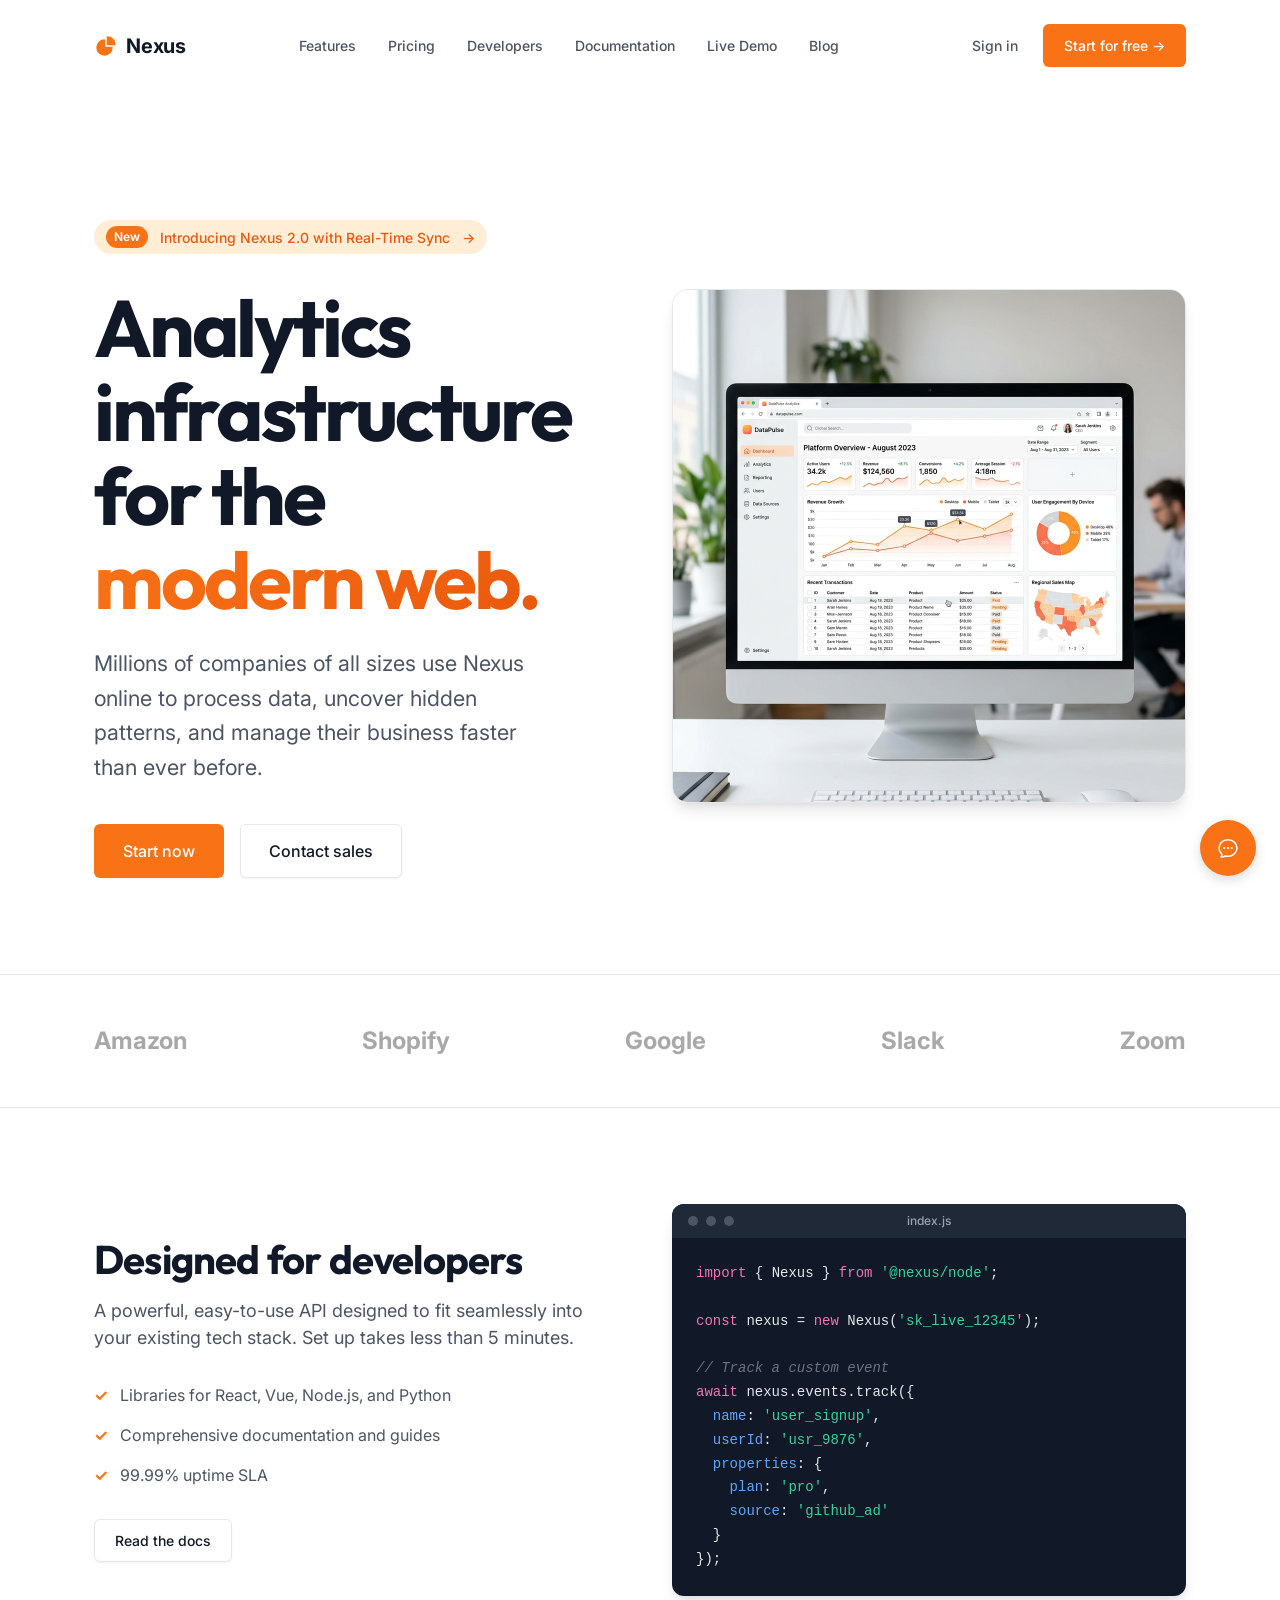
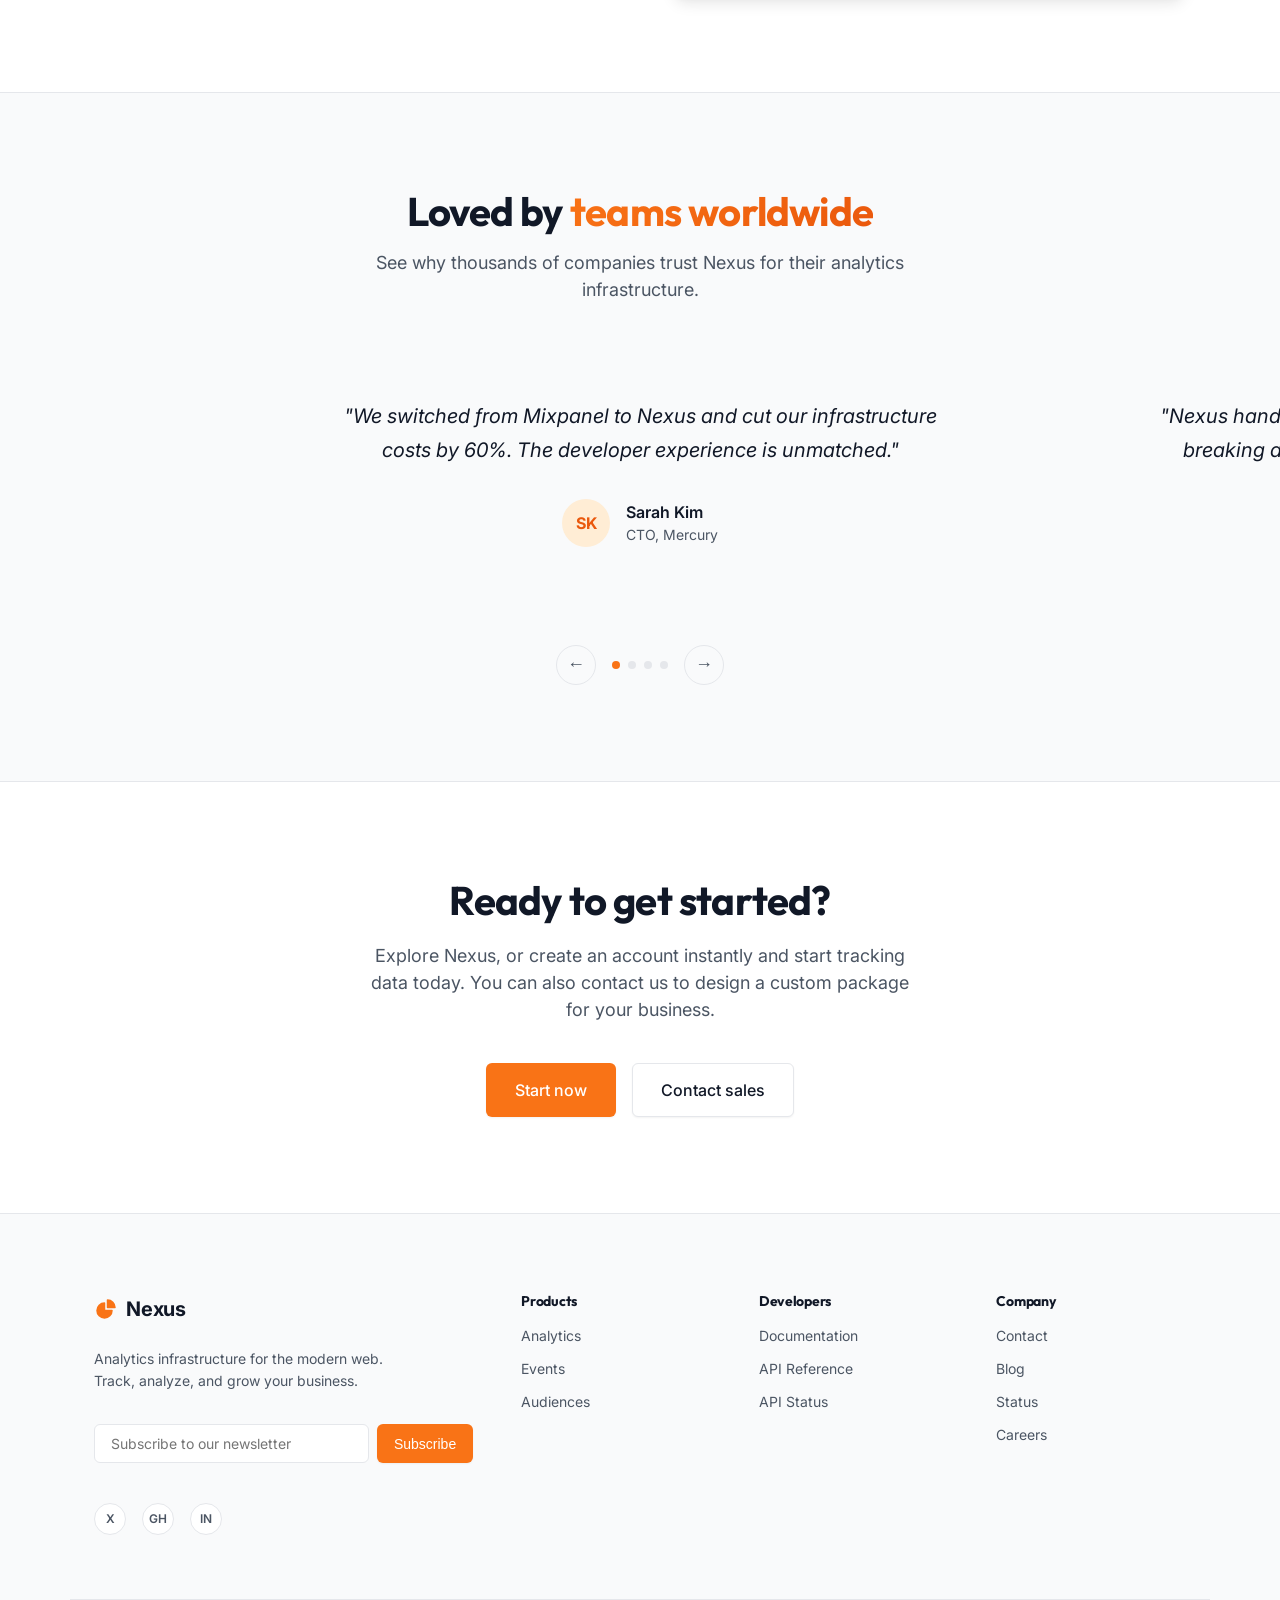
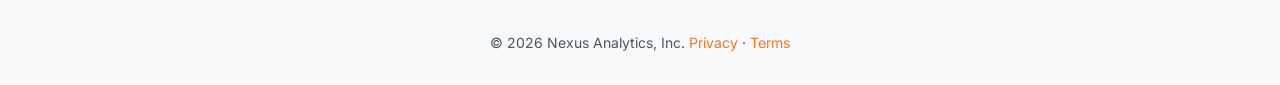
==== index.html @ 625ab149 "Initial commit" ====
<!DOCTYPE html>
<html lang="en">
<head>
    <meta charset="UTF-8">
    <meta name="viewport" content="width=device-width, initial-scale=1.0">
    <title>Nexus | Analytics for Modern Teams</title>
    <meta name="description" content="Nexus is the developer-first analytics platform built for speed and precision.">
    <link rel="preconnect" href="https://fonts.googleapis.com">
    <link rel="preconnect" href="https://fonts.gstatic.com" crossorigin>
    <link href="https://fonts.googleapis.com/css2?family=Inter:wght@400;500;600;700&family=Outfit:wght@500;700;800&display=swap" rel="stylesheet">
    <link rel="stylesheet" href="styles.css?v=4">
    <script defer data-domain="nexus.dev" src="https://plausible.io/js/script.js"></script>
    <script>window.PLAUSIBLE_DOMAIN = 'nexus.dev';</script>
</head>
<body>
    <header class="navbar">
        <div class="container nav-container">
            <a href="index.html" class="logo">
                <svg xmlns="http://www.w3.org/2000/svg" viewBox="0 0 24 24" fill="currentColor" class="logo-icon">
                  <path fill-rule="evenodd" d="M2.25 13.5a8.25 8.25 0 018.25-8.25.75.75 0 01.75.75v6.75H18a.75.75 0 01.75.75 8.25 8.25 0 01-16.5 0z" clip-rule="evenodd" />
                  <path fill-rule="evenodd" d="M12.75 3a.75.75 0 01.75-.75 8.25 8.25 0 018.25 8.25.75.75 0 01-.75.75h-7.5a.75.75 0 01-.75-.75V3z" clip-rule="evenodd" />
                </svg>
                Nexus
            </a>
            <nav class="nav-links">
                <a href="features.html">Features</a>
                <a href="pricing.html">Pricing</a>
                <a href="developers.html">Developers</a>
                <a href="docs.html">Documentation</a>
                <a href="demo.html">Live Demo</a>
                <a href="blog.html">Blog</a>
            </nav>
            <div class="nav-actions">
                <div class="auth-guest">
                    <a href="login.html" class="btn btn-ghost">Sign in</a>
                    <a href="signup.html" class="btn btn-primary">Start for free &rarr;</a>
                </div>
                <div class="auth-user" style="display:none;">
                    <div class="user-menu">
                        <span class="user-avatar" id="user-avatar">U</span>
                        <div class="user-dropdown" id="user-dropdown">
                            <a href="index.html">Dashboard</a>
                            <a href="#" id="logout-btn">Sign out</a>
                        </div>
                    </div>
                </div>
            </div>
            <button class="mobile-menu-btn" aria-label="Toggle menu">
                <span></span>
                <span></span>
                <span></span>
            </button>
        </div>
    </header>

    <main>
        <!-- Hero Section -->
        <section class="hero">
            <div class="container hero-container">
                <div class="hero-content">
                    <a href="features.html" class="announcement-bar">
                        <span class="announcement-tag">New</span>
                        Introducing Nexus 2.0 with Real-Time Sync <span class="arrow">&rarr;</span>
                    </a>
                    <h1 class="hero-title">Analytics infrastructure for the <span class="text-highlight">modern web.</span></h1>
                    <p class="hero-subtitle">Millions of companies of all sizes use Nexus online to process data, uncover hidden patterns, and manage their business faster than ever before.</p>
                    <div class="hero-cta">
                        <a href="pricing.html" class="btn btn-primary btn-large">Start now</a>
                        <a href="contact.html" class="btn btn-secondary btn-large">Contact sales</a>
                    </div>
                </div>
                <div class="hero-visual">
                    <img src="images/dashboard.png?v=3" alt="Nexus Dashboard" class="hero-image">
                </div>
            </div>
        </section>

        <!-- Social Proof -->
        <section class="social-proof">
            <div class="container">
                <div class="logo-grid">
                    <div class="logo-item">Amazon</div>
                    <div class="logo-item">Shopify</div>
                    <div class="logo-item">Google</div>
                    <div class="logo-item">Slack</div>
                    <div class="logo-item">Zoom</div>
                </div>
            </div>
        </section>

        <!-- Code/Developer Section -->
        <section id="developers" class="developer-section">
            <div class="container dev-container">
                <div class="dev-content">
                    <h2 class="section-title">Designed for developers</h2>
                    <p class="section-subtitle">A powerful, easy-to-use API designed to fit seamlessly into your existing tech stack. Set up takes less than 5 minutes.</p>
                    <ul class="dev-list">
                        <li><span>&check;</span> Libraries for React, Vue, Node.js, and Python</li>
                        <li><span>&check;</span> Comprehensive documentation and guides</li>
                        <li><span>&check;</span> 99.99% uptime SLA</li>
                    </ul>
                    <a href="#" class="btn btn-secondary">Read the docs</a>
                </div>
                <div class="dev-code">
                    <div class="code-window">
                        <div class="code-header">
                            <span class="code-dot"></span>
                            <span class="code-dot"></span>
                            <span class="code-dot"></span>
                            <div class="code-title">index.js</div>
                        </div>
                        <pre><code><span class="keyword">import</span> { Nexus } <span class="keyword">from</span> <span class="string">'@nexus/node'</span>;

<span class="keyword">const</span> nexus = <span class="keyword">new</span> Nexus(<span class="string">'sk_live_12345'</span>);

<span class="comment">// Track a custom event</span>
<span class="keyword">await</span> nexus.events.track({
  <span class="property">name</span>: <span class="string">'user_signup'</span>,
  <span class="property">userId</span>: <span class="string">'usr_9876'</span>,
  <span class="property">properties</span>: {
    <span class="property">plan</span>: <span class="string">'pro'</span>,
    <span class="property">source</span>: <span class="string">'github_ad'</span>
  }
});</code></pre>
                    </div>
                </div>
            </div>
        </section>

        <!-- Testimonials Section -->
        <section class="testimonials-section bg-gray">
            <div class="container">
                <div class="section-header fade-in">
                    <h2 class="section-title">Loved by <span class="text-highlight">teams worldwide</span></h2>
                    <p class="section-subtitle">See why thousands of companies trust Nexus for their analytics infrastructure.</p>
                </div>
                <div class="testimonials-wrapper fade-in">
                    <div class="testimonials-track">
                        <div class="testimonial-card">
                            <p class="testimonial-quote">"We switched from Mixpanel to Nexus and cut our infrastructure costs by 60%. The developer experience is unmatched."</p>
                            <div class="testimonial-author">
                                <div class="testimonial-avatar">SK</div>
                                <div class="testimonial-info">
                                    <div class="testimonial-name">Sarah Kim</div>
                                    <div class="testimonial-role">CTO, Mercury</div>
                                </div>
                            </div>
                        </div>
                        <div class="testimonial-card">
                            <p class="testimonial-quote">"Nexus handles over 50 million events per day for us without breaking a sweat. The real-time dashboard is incredibly responsive."</p>
                            <div class="testimonial-author">
                                <div class="testimonial-avatar">MJ</div>
                                <div class="testimonial-info">
                                    <div class="testimonial-name">Marcus Johnson</div>
                                    <div class="testimonial-role">VP Engineering, Relay</div>
                                </div>
                            </div>
                        </div>
                        <div class="testimonial-card">
                            <p class="testimonial-quote">"Setting up Nexus took 10 minutes. The API documentation is the best I've ever seen – our team was shipping analytics events the same day."</p>
                            <div class="testimonial-author">
                                <div class="testimonial-avatar">AL</div>
                                <div class="testimonial-info">
                                    <div class="testimonial-name">Aiko Lim</div>
                                    <div class="testimonial-role">Lead Engineer, Palette</div>
                                </div>
                            </div>
                        </div>
                        <div class="testimonial-card">
                            <p class="testimonial-quote">"The granular access controls and real-time data pipeline have transformed how our data team operates. Enterprise-grade, with startup speed."</p>
                            <div class="testimonial-author">
                                <div class="testimonial-avatar">DR</div>
                                <div class="testimonial-info">
                                    <div class="testimonial-name">David Rivera</div>
                                    <div class="testimonial-role">Head of Data, Stackline</div>
                                </div>
                            </div>
                        </div>
                    </div>
                    <div class="testimonial-controls">
                        <button class="testimonial-btn" id="testimonial-prev">&larr;</button>
                        <div class="testimonial-dots">
                            <button class="testimonial-dot active" data-index="0"></button>
                            <button class="testimonial-dot" data-index="1"></button>
                            <button class="testimonial-dot" data-index="2"></button>
                            <button class="testimonial-dot" data-index="3"></button>
                        </div>
                        <button class="testimonial-btn" id="testimonial-next">&rarr;</button>
                    </div>
                </div>
            </div>
        </section>

        <!-- CTA Section -->
        <section class="cta-section">
            <div class="container cta-container">
                <h2 class="cta-title">Ready to get started?</h2>
                <p class="cta-subtitle">Explore Nexus, or create an account instantly and start tracking data today. You can also contact us to design a custom package for your business.</p>
                <div class="cta-buttons">
                    <a href="pricing.html" class="btn btn-primary btn-large">Start now</a>
                    <a href="contact.html" class="btn btn-secondary btn-large">Contact sales</a>
                </div>
            </div>
        </section>
    </main>

    <footer class="site-footer">
        <div class="container footer-grid">
            <div class="footer-brand">
                <a href="index.html" class="logo">
                    <svg xmlns="http://www.w3.org/2000/svg" viewBox="0 0 24 24" fill="currentColor" class="logo-icon">
                      <path fill-rule="evenodd" d="M2.25 13.5a8.25 8.25 0 018.25-8.25.75.75 0 01.75.75v6.75H18a.75.75 0 01.75.75 8.25 8.25 0 01-16.5 0z" clip-rule="evenodd" />
                      <path fill-rule="evenodd" d="M12.75 3a.75.75 0 01.75-.75 8.25 8.25 0 018.25 8.25.75.75 0 01-.75.75h-7.5a.75.75 0 01-.75-.75V3z" clip-rule="evenodd" />
                    </svg>
                    Nexus
                </a>
                <p class="footer-tagline">Analytics infrastructure for the modern web. Track, analyze, and grow your business.</p>
                <form class="newsletter-form">
                    <input type="email" placeholder="Subscribe to our newsletter" class="newsletter-input" required>
                    <button type="submit" class="btn btn-primary" style="padding: 0.625rem 1rem;">Subscribe</button>
                </form>
                <div class="social-links">
                    <a href="#" class="social-icon">X</a>
                    <a href="#" class="social-icon">GH</a>
                    <a href="#" class="social-icon">IN</a>
                </div>
            </div>
            <div class="footer-links">
                <h4>Products</h4>
                <a href="features.html">Analytics</a>
                <a href="features.html">Events</a>
                <a href="features.html">Audiences</a>
            </div>
            <div class="footer-links">
                <h4>Developers</h4>
                <a href="docs.html">Documentation</a>
                <a href="developers.html">API Reference</a>
                <a href="developers.html">API Status</a>
            </div>
            <div class="footer-links">
                <h4>Company</h4>
                <a href="contact.html">Contact</a>
                <a href="blog.html">Blog</a>
                <a href="status.html">Status</a>
                <a href="#">Careers</a>
            </div>
        </div>
        <div class="container copyright">
            <p>&copy; 2026 Nexus Analytics, Inc. <a href="privacy.html">Privacy</a> &middot; <a href="terms.html">Terms</a></p>
        </div>
    </footer>

    <div class="chat-widget" id="chat-widget">
    <button class="chat-toggle" id="chat-toggle" aria-label="Open chat"><svg xmlns="http://www.w3.org/2000/svg" fill="none" viewBox="0 0 24 24" stroke-width="1.5" stroke="currentColor"><path stroke-linecap="round" stroke-linejoin="round" d="M8.625 12a.375.375 0 11-.75 0 .375.375 0 01.75 0zm0 0H8.25m4.125 0a.375.375 0 11-.75 0 .375.375 0 01.75 0zm0 0H12m4.125 0a.375.375 0 11-.75 0 .375.375 0 01.75 0zm0 0h-.375M21 12c0 4.556-4.03 8.25-9 8.25a9.764 9.764 0 01-2.555-.337A5.972 5.972 0 015.41 20.97a5.969 5.969 0 01-.474-.065 4.48 4.48 0 00.978-2.025c.09-.457-.133-.901-.467-1.226C3.93 16.178 3 14.189 3 12c0-4.556 4.03-8.25 9-8.25s9 3.694 9 8.25z" /></svg></button>
    <div class="chat-window" id="chat-window">
        <div class="chat-header"><span>Nexus Support</span><button class="chat-close" id="chat-close">&times;</button></div>
        <div class="chat-messages" id="chat-messages"><div class="chat-msg bot">Hi! How can I help you today?</div></div>
        <form class="chat-input-form" id="chat-form"><input type="text" id="chat-input" placeholder="Type a message..." autocomplete="off"><button type="submit">Send</button></form>
    </div>
</div>

<div class="modal-overlay" id="newsletter-modal">
    <div class="modal-card">
        <button class="modal-close">&times;</button>
        <h3>Stay in the loop</h3>
        <p>Get product updates, engineering insights, and early access to new features.</p>
        <form class="newsletter-form" id="modal-form"><input type="email" placeholder="you@example.com" required><button type="submit" class="btn btn-primary full-width">Subscribe</button></form>
        <button class="modal-dismiss">No thanks, I'm good</button>
    </div>
</div>

    <script src="config.js"></script>
    <script src="script.js?v=3"></script>
</body>
</html>
---- styles.css ----
:root {
    /* Stripe/Vercel Minimalist Palette */
    --bg-color: #ffffff;
    --bg-gray: #f9fafb;
    --text-primary: #111827;
    --text-secondary: #4b5563;
    --border-color: #e5e7eb;
    
    --accent-primary: #f97316;
    --accent-hover: #ea580c;
    --accent-light: #ffedd5;
    
    /* Typography */
    --font-sans: 'Inter', system-ui, sans-serif;
    --font-display: 'Outfit', system-ui, sans-serif;
    
    /* Spacing & Layout */
    --container-max: 1140px;
    --radius-sm: 6px;
    --radius-md: 12px;
    --radius-lg: 16px;
    
    --shadow-sm: 0 1px 2px 0 rgba(0, 0, 0, 0.05);
    --shadow-md: 0 4px 6px -1px rgba(0, 0, 0, 0.1), 0 2px 4px -1px rgba(0, 0, 0, 0.06);
    --shadow-lg: 0 10px 15px -3px rgba(0, 0, 0, 0.1), 0 4px 6px -2px rgba(0, 0, 0, 0.05);
    
    --transition-fast: 0.15s ease-in-out;
}

* {
    margin: 0;
    padding: 0;
    box-sizing: border-box;
}

html {
    scroll-behavior: smooth;
}

body {
    font-family: var(--font-sans);
    background-color: var(--bg-color);
    color: var(--text-primary);
    line-height: 1.5;
    -webkit-font-smoothing: antialiased;
}

.container {
    max-width: var(--container-max);
    margin: 0 auto;
    padding: 0 1.5rem;
}

/* Typography */
h1, h2, h3, h4 {
    font-family: var(--font-display);
    font-weight: 700;
    line-height: 1.1;
    letter-spacing: -0.02em;
}

a {
    color: var(--accent-primary);
    text-decoration: none;
    transition: color var(--transition-fast);
}

a:hover {
    color: var(--accent-hover);
}

/* Buttons */
.btn {
    display: inline-flex;
    align-items: center;
    justify-content: center;
    padding: 0.625rem 1.25rem;
    border-radius: var(--radius-sm);
    font-weight: 500;
    font-size: 0.875rem;
    cursor: pointer;
    transition: all var(--transition-fast);
    border: 1px solid transparent;
}

.btn-primary {
    background-color: var(--accent-primary);
    color: #fff;
    box-shadow: var(--shadow-sm);
}

.btn-primary:hover {
    background-color: var(--accent-hover);
    color: #fff;
    box-shadow: var(--shadow-md);
}

.btn-secondary {
    background-color: #fff;
    color: var(--text-primary);
    border-color: var(--border-color);
    box-shadow: var(--shadow-sm);
}

.btn-secondary:hover {
    background-color: var(--bg-gray);
    color: var(--text-primary);
}

.btn-ghost {
    background: transparent;
    color: var(--text-secondary);
}

.btn-ghost:hover {
    color: var(--text-primary);
    background-color: var(--bg-gray);
}

.btn-large {
    padding: 0.875rem 1.75rem;
    font-size: 1rem;
}

.full-width {
    width: 100%;
}

/* Navbar */
.navbar {
    position: sticky;
    top: 0;
    background: transparent;
    border-bottom: 1px solid transparent;
    z-index: 100;
    padding: 1.5rem 0;
    transition: all 0.3s ease;
}

.navbar.scrolled {
    background: rgba(255, 255, 255, 0.95);
    backdrop-filter: blur(10px);
    border-bottom: 1px solid var(--border-color);
    padding: 1rem 0;
    box-shadow: var(--shadow-sm);
}

.nav-container {
    display: flex;
    justify-content: space-between;
    align-items: center;
}

.logo {
    display: flex;
    align-items: center;
    gap: 0.5rem;
    font-size: 1.25rem;
    font-weight: 700;
    color: var(--text-primary);
    letter-spacing: -0.01em;
}

.logo-icon {
    width: 24px;
    height: 24px;
    color: var(--accent-primary);
}

.nav-links {
    display: flex;
    gap: 2rem;
}

.nav-links a {
    font-size: 0.875rem;
    font-weight: 500;
    color: var(--text-secondary);
}

.nav-links a:hover {
    color: var(--text-primary);
}

.nav-actions {
    display: flex;
    gap: 0.5rem;
    align-items: center;
}

.mobile-menu-btn {
    display: none;
    background: none;
    border: none;
    cursor: pointer;
    flex-direction: column;
    gap: 4px;
}

.mobile-menu-btn span {
    display: block;
    width: 20px;
    height: 2px;
    background: var(--text-primary);
}

/* Common Layout */
section {
    padding: 6rem 0;
}

.bg-gray {
    background-color: var(--bg-gray);
    border-top: 1px solid var(--border-color);
    border-bottom: 1px solid var(--border-color);
}

.section-header {
    text-align: center;
    max-width: 600px;
    margin: 0 auto 4rem;
}

.section-header.align-left {
    text-align: left;
    margin-left: 0;
    max-width: 700px;
}

.section-title {
    font-size: 2.5rem;
    margin-bottom: 1rem;
    color: var(--text-primary);
}

.section-subtitle {
    font-size: 1.125rem;
    color: var(--text-secondary);
}

/* Hero Section */
.hero {
    padding: 8rem 0 6rem;
    overflow: hidden;
}

.hero-container {
    display: grid;
    grid-template-columns: 1fr 1fr;
    gap: 4rem;
    align-items: center;
}

.announcement-bar {
    display: inline-flex;
    align-items: center;
    gap: 0.75rem;
    padding: 0.375rem 0.75rem;
    background: var(--accent-light);
    color: var(--accent-hover);
    border-radius: 100px;
    font-size: 0.875rem;
    font-weight: 500;
    margin-bottom: 2rem;
}

.announcement-tag {
    background: var(--accent-primary);
    color: white;
    padding: 0.125rem 0.5rem;
    border-radius: 100px;
    font-size: 0.75rem;
    font-weight: 600;
}

.hero-title {
    font-size: 5rem;
    margin-bottom: 1.5rem;
    letter-spacing: -0.04em;
    line-height: 1.05;
}

.hero-subtitle {
    font-size: 1.35rem;
    color: var(--text-secondary);
    margin-bottom: 2.5rem;
    max-width: 90%;
    line-height: 1.6;
}

.text-highlight {
    background: linear-gradient(135deg, var(--accent-primary), var(--accent-hover));
    -webkit-background-clip: text;
    -webkit-text-fill-color: transparent;
    display: inline-block;
}

.hero-cta {
    display: flex;
    gap: 1rem;
}

/* Mockup */
.clean-mockup {
    background: #fff;
    border: 1px solid var(--border-color);
    border-radius: var(--radius-lg);
    box-shadow: var(--shadow-lg);
    overflow: hidden;
    transform: perspective(1000px) rotateY(-5deg) rotateX(2deg);
    transition: transform 0.5s ease;
}

.clean-mockup:hover {
    transform: perspective(1000px) rotateY(0deg) rotateX(0deg);
}

.mockup-header {
    height: 40px;
    background: var(--bg-gray);
    border-bottom: 1px solid var(--border-color);
    display: flex;
    align-items: center;
    padding: 0 1rem;
    gap: 8px;
}

.dot {
    width: 10px;
    height: 10px;
    border-radius: 50%;
}
.dot.red { background: #ef4444; }
.dot.yellow { background: #f59e0b; }
.dot.green { background: #10b981; }

.mockup-content {
    display: flex;
    height: 350px;
}

.mockup-sidebar {
    width: 120px;
    background: var(--bg-gray);
    border-right: 1px solid var(--border-color);
    padding: 1rem 0;
}

.nav-item {
    padding: 0.5rem 1rem;
    font-size: 0.75rem;
    color: var(--text-secondary);
    font-weight: 500;
}

.nav-item.active {
    background: #fff;
    color: var(--accent-primary);
    border-right: 2px solid var(--accent-primary);
}

.mockup-main {
    flex-grow: 1;
    padding: 1.5rem;
    display: flex;
    flex-direction: column;
    gap: 1.5rem;
}

.mockup-kpi-grid {
    display: grid;
    grid-template-columns: 1fr 1fr;
    gap: 1rem;
}

.kpi-card {
    border: 1px solid var(--border-color);
    border-radius: var(--radius-sm);
    padding: 1rem;
}

.kpi-title {
    font-size: 0.75rem;
    color: var(--text-secondary);
    margin-bottom: 0.25rem;
}

.kpi-val {
    font-size: 1.5rem;
    font-weight: 700;
    color: var(--text-primary);
}

.kpi-trend {
    font-size: 0.75rem;
    font-weight: 500;
    margin-top: 0.25rem;
}

.kpi-trend.positive { color: var(--accent-primary); }
.kpi-trend.negative { color: #ef4444; }

.mockup-chart {
    flex-grow: 1;
    border: 1px solid var(--border-color);
    border-radius: var(--radius-sm);
    display: flex;
    align-items: flex-end;
    padding: 1rem;
    gap: 8px;
}

.chart-bar {
    flex-grow: 1;
    background: var(--accent-light);
    border-radius: 2px 2px 0 0;
    transition: height 0.3s ease;
}

.chart-bar:hover {
    background: var(--accent-primary);
}

/* Social Proof */
.social-proof {
    padding: 3rem 0;
    border-top: 1px solid var(--border-color);
    border-bottom: 1px solid var(--border-color);
    background: #fff;
}

.logo-grid {
    display: flex;
    justify-content: space-between;
    align-items: center;
    flex-wrap: wrap;
    gap: 2rem;
}

.logo-item {
    font-weight: 700;
    font-size: 1.5rem;
    color: var(--text-secondary);
    opacity: 0.5;
    filter: grayscale(100%);
    transition: all var(--transition-fast);
}

.logo-item:hover {
    opacity: 1;
    filter: grayscale(0%);
    color: var(--text-primary);
}

/* Features */
.feature-grid {
    display: grid;
    grid-template-columns: repeat(2, 1fr);
    gap: 3rem;
}

.feature-card {
    background: #fff;
    border: 1px solid var(--border-color);
    border-radius: var(--radius-md);
    padding: 2rem;
    box-shadow: var(--shadow-sm);
    transition: box-shadow var(--transition-fast);
}

.feature-card:hover {
    box-shadow: var(--shadow-md);
}

.feature-icon {
    width: 48px;
    height: 48px;
    background: var(--accent-light);
    color: var(--accent-hover);
    border-radius: var(--radius-sm);
    display: flex;
    align-items: center;
    justify-content: center;
    margin-bottom: 1.5rem;
}

.feature-icon svg {
    width: 24px;
    height: 24px;
}

.feature-title {
    font-size: 1.25rem;
    margin-bottom: 0.75rem;
}

.feature-desc {
    color: var(--text-secondary);
    margin-bottom: 1.5rem;
}

.feature-link {
    font-weight: 500;
    font-size: 0.875rem;
}

/* Developer Section */
.dev-container {
    display: grid;
    grid-template-columns: 1fr 1fr;
    gap: 4rem;
    align-items: center;
}

.dev-list {
    list-style: none;
    margin: 2rem 0;
}

.dev-list li {
    margin-bottom: 1rem;
    color: var(--text-secondary);
    display: flex;
    align-items: center;
    gap: 0.75rem;
}

.dev-list span {
    color: var(--accent-primary);
    font-weight: bold;
}

.code-window {
    background: #111827;
    border-radius: var(--radius-md);
    overflow: hidden;
    box-shadow: var(--shadow-lg);
}

.code-header {
    background: #1f2937;
    padding: 0.75rem 1rem;
    display: flex;
    align-items: center;
    gap: 8px;
    position: relative;
}

.code-dot {
    width: 10px;
    height: 10px;
    border-radius: 50%;
    background: #4b5563;
}

.code-title {
    position: absolute;
    left: 50%;
    transform: translateX(-50%);
    color: #9ca3af;
    font-size: 0.75rem;
    font-weight: 500;
}

.code-window pre {
    padding: 1.5rem;
    overflow-x: auto;
    font-family: ui-monospace, SFMono-Regular, Menlo, Monaco, Consolas, monospace;
    font-size: 0.875rem;
    line-height: 1.7;
    color: #e5e7eb;
}

.keyword { color: #f472b6; }
.string { color: #34d399; }
.property { color: #60a5fa; }
.comment { color: #6b7280; font-style: italic; }

/* Pricing */
.pricing-container {
    display: grid;
    grid-template-columns: repeat(2, 1fr);
    gap: 2rem;
    max-width: 900px;
    margin: 0 auto;
}

.price-card {
    background: #fff;
    border: 1px solid var(--border-color);
    border-radius: var(--radius-md);
    padding: 3rem 2rem;
    box-shadow: var(--shadow-sm);
    display: flex;
    flex-direction: column;
}

.price-card.highlighted {
    border-color: var(--accent-primary);
    box-shadow: var(--shadow-lg);
    position: relative;
}

.price-name {
    font-size: 1.5rem;
    margin-bottom: 0.5rem;
}

.price-desc {
    color: var(--text-secondary);
    font-size: 0.875rem;
}

.price-amount {
    font-size: 3.5rem;
    font-weight: 700;
    margin: 2rem 0;
    letter-spacing: -0.02em;
}

.price-amount span {
    font-size: 1rem;
    color: var(--text-secondary);
    font-weight: 400;
}

.price-features {
    margin-top: 2.5rem;
    list-style: none;
}

.price-features li {
    padding: 1rem 0;
    border-top: 1px solid var(--border-color);
    color: var(--text-secondary);
    font-size: 0.875rem;
    display: flex;
    align-items: center;
}

.price-features li::before {
    content: '✓';
    color: var(--accent-primary);
    font-weight: bold;
    margin-right: 0.75rem;
}

/* CTA */
.cta-container {
    text-align: center;
    max-width: 600px;
}

.cta-title {
    font-size: 2.5rem;
    margin-bottom: 1.25rem;
}

.cta-subtitle {
    color: var(--text-secondary);
    margin-bottom: 2.5rem;
    font-size: 1.125rem;
}

.cta-buttons {
    display: flex;
    justify-content: center;
    gap: 1rem;
}

/* Footer */
.site-footer {
    border-top: 1px solid var(--border-color);
    padding: 5rem 0 2rem;
    background: var(--bg-gray);
}

.footer-grid {
    display: grid;
    grid-template-columns: 2fr 1fr 1fr 1fr;
    gap: 3rem;
    margin-bottom: 4rem;
}

.footer-brand {
    display: flex;
    flex-direction: column;
    gap: 1.5rem;
}

.footer-tagline {
    color: var(--text-secondary);
    font-size: 0.875rem;
    max-width: 80%;
    line-height: 1.6;
}

.newsletter-form {
    display: flex;
    gap: 0.5rem;
    margin-top: 0.5rem;
}

.newsletter-input {
    flex: 1;
    padding: 0.625rem 1rem;
    border: 1px solid var(--border-color);
    border-radius: var(--radius-sm);
    font-family: var(--font-sans);
    font-size: 0.875rem;
    outline: none;
    transition: border-color 0.2s;
}

.newsletter-input:focus {
    border-color: var(--accent-primary);
}

.social-links {
    display: flex;
    gap: 1rem;
    margin-top: 1rem;
}

.social-icon {
    width: 32px;
    height: 32px;
    background: #fff;
    border: 1px solid var(--border-color);
    border-radius: 50%;
    display: flex;
    align-items: center;
    justify-content: center;
    color: var(--text-secondary);
    font-size: 0.75rem;
    font-weight: 600;
    transition: all 0.2s;
}

.social-icon:hover {
    background: var(--accent-primary);
    color: #fff;
    border-color: var(--accent-primary);
}

.footer-links h4 {
    font-size: 0.875rem;
    margin-bottom: 1rem;
    color: var(--text-primary);
}

.footer-links a {
    display: block;
    color: var(--text-secondary);
    margin-bottom: 0.75rem;
    font-size: 0.875rem;
}

.footer-links a:hover {
    color: var(--accent-primary);
}

.copyright {
    border-top: 1px solid var(--border-color);
    padding-top: 2rem;
    text-align: center;
    color: var(--text-secondary);
    font-size: 0.875rem;
}

/* Responsive */
@media (max-width: 992px) {
    .hero-container, .dev-container {
        grid-template-columns: 1fr;
        text-align: center;
    }
    
    .hero-title { font-size: 3rem; }
    
    .hero-subtitle {
        margin-left: auto;
        margin-right: auto;
    }
    
    .hero-cta {
        justify-content: center;
    }
    
    .clean-mockup {
        transform: none;
    }
    
    .section-header.align-left {
        text-align: center;
        margin-left: auto;
        margin-right: auto;
    }
}

@media (max-width: 768px) {
    .nav-links, .nav-actions { display: none; }
    .mobile-menu-btn { display: flex; }
    
    .feature-grid, .pricing-container {
        grid-template-columns: 1fr;
    }
    
    .footer-grid {
        grid-template-columns: 1fr 1fr;
    }
}

@media (max-width: 480px) {
    .hero-title { font-size: 2.5rem; }
    
    .footer-grid {
        grid-template-columns: 1fr;
    }
    
    .cta-buttons {
        flex-direction: column;
    }
}

/* Auth Pages */
.auth-page {
    min-height: calc(100vh - 80px);
    display: flex;
    align-items: center;
    justify-content: center;
    padding: 4rem 1.5rem;
    background: var(--bg-gray);
}

.auth-card {
    background: #fff;
    border: 1px solid var(--border-color);
    border-radius: var(--radius-md);
    padding: 3rem;
    width: 100%;
    max-width: 420px;
    box-shadow: var(--shadow-md);
}

.auth-card h1 {
    font-size: 1.75rem;
    margin-bottom: 0.5rem;
}

.auth-card .section-subtitle {
    margin-bottom: 2rem;
}

.form-group {
    margin-bottom: 1.25rem;
}

.form-group label {
    display: block;
    font-size: 0.875rem;
    font-weight: 500;
    color: var(--text-primary);
    margin-bottom: 0.375rem;
}

.form-input {
    width: 100%;
    padding: 0.625rem 0.875rem;
    border: 1px solid var(--border-color);
    border-radius: var(--radius-sm);
    font-family: var(--font-sans);
    font-size: 0.875rem;
    outline: none;
    transition: border-color 0.2s;
    box-sizing: border-box;
}

.form-input:focus {
    border-color: var(--accent-primary);
    box-shadow: 0 0 0 3px var(--accent-light);
}

.form-error {
    color: #ef4444;
    font-size: 0.875rem;
    margin-bottom: 1rem;
    min-height: 1.25rem;
}

.auth-footer {
    text-align: center;
    margin-top: 1.5rem;
    font-size: 0.875rem;
    color: var(--text-secondary);
}

.auth-footer a {
    font-weight: 500;
}

.user-menu {
    position: relative;
}

.user-avatar {
    width: 36px;
    height: 36px;
    border-radius: 50%;
    background: var(--accent-primary);
    color: #fff;
    display: flex;
    align-items: center;
    justify-content: center;
    font-weight: 600;
    font-size: 0.875rem;
    cursor: pointer;
    user-select: none;
}

.user-dropdown {
    position: absolute;
    top: calc(100% + 8px);
    right: 0;
    background: #fff;
    border: 1px solid var(--border-color);
    border-radius: var(--radius-sm);
    box-shadow: var(--shadow-md);
    min-width: 160px;
    display: none;
    z-index: 200;
}

.user-dropdown.show {
    display: block;
}

.user-dropdown a {
    display: block;
    padding: 0.625rem 1rem;
    font-size: 0.875rem;
    color: var(--text-primary);
}

.user-dropdown a:hover {
    background: var(--bg-gray);
}

/* Page Headers & Images */
.page-header {
    padding: 6rem 0 2rem;
    text-align: center;
}

.hero-image {
    width: 100%;
    height: auto;
    border-radius: var(--radius-lg);
    box-shadow: var(--shadow-lg);
    border: 1px solid var(--border-color);
}

.feature-spotlight {
    padding: 6rem 0;
}

.spotlight-image {
    max-width: 100%;
    height: auto;
}

.faq-container {
    max-width: 800px;
    margin: 0 auto;
}

.faq-list {
    display: flex;
    flex-direction: column;
    gap: 1.5rem;
}

.faq-item {
    background: #fff;
    padding: 2rem;
    border-radius: var(--radius-md);
    border: 1px solid var(--border-color);
    box-shadow: var(--shadow-sm);
}

.faq-question {
    font-size: 1.125rem;
    margin-bottom: 0.5rem;
    color: var(--text-primary);
}

.faq-answer {
    color: var(--text-secondary);
}

/* Developers Page */
.sdk-grid {
    display: grid;
    grid-template-columns: repeat(4, 1fr);
    gap: 1.5rem;
    margin-top: 2rem;
}

.sdk-card {
    background: #fff;
    border: 1px solid var(--border-color);
    border-radius: var(--radius-md);
    padding: 2rem;
    box-shadow: var(--shadow-sm);
}

.sdk-icon {
    width: 48px;
    height: 48px;
    background: var(--bg-gray);
    border: 1px solid var(--border-color);
    border-radius: var(--radius-sm);
    display: flex;
    align-items: center;
    justify-content: center;
    font-weight: bold;
    font-size: 1.25rem;
    margin-bottom: 1.5rem;
}

.sdk-card h3 {
    margin-bottom: 0.5rem;
}

.sdk-card p {
    color: var(--text-secondary);
    font-size: 0.875rem;
    margin-bottom: 1.5rem;
}

.api-status {
    padding: 4rem 0;
}

.text-center {
    text-align: center;
    max-width: 600px;
    margin: 0 auto;
}

.status-indicator {
    display: inline-flex;
    align-items: center;
    gap: 0.5rem;
    padding: 0.5rem 1rem;
    background: #fff;
    border: 1px solid var(--border-color);
    border-radius: 100px;
    font-weight: 500;
    margin-top: 1.5rem;
    box-shadow: var(--shadow-sm);
}

.status-dot {
    width: 10px;
    height: 10px;
    background: var(--accent-primary);
    border-radius: 50%;
    box-shadow: 0 0 0 3px var(--accent-light);
}

/* Documentation Page Layout */
.docs-layout {
    display: flex;
    max-width: 1400px;
    margin: 0 auto;
    min-height: calc(100vh - 80px);
}

.docs-sidebar {
    width: 280px;
    border-right: 1px solid var(--border-color);
    padding: 2rem 1.5rem;
    position: sticky;
    top: 80px;
    height: calc(100vh - 80px);
    overflow-y: auto;
    background: var(--bg-gray);
}

.sidebar-section {
    margin-bottom: 2rem;
}

.sidebar-section h4 {
    font-size: 0.75rem;
    text-transform: uppercase;
    letter-spacing: 0.05em;
    color: var(--text-secondary);
    margin-bottom: 1rem;
}

.sidebar-section a {
    display: block;
    padding: 0.375rem 0;
    color: var(--text-secondary);
    font-size: 0.875rem;
}

.sidebar-section a:hover, .sidebar-section a.active {
    color: var(--accent-primary);
    font-weight: 500;
}

.docs-content {
    flex: 1;
    padding: 3rem 4rem;
}

.docs-container {
    max-width: 800px;
}

.breadcrumbs {
    font-size: 0.875rem;
    color: var(--text-secondary);
    margin-bottom: 1rem;
}

.breadcrumbs strong {
    color: var(--text-primary);
}

.docs-title {
    font-size: 3rem;
    margin-bottom: 1rem;
}

.docs-lead {
    font-size: 1.25rem;
    color: var(--text-secondary);
    margin-bottom: 2rem;
}

.docs-divider {
    border: 0;
    border-top: 1px solid var(--border-color);
    margin: 3rem 0;
}

.docs-content h2 {
    font-size: 1.75rem;
    margin: 2.5rem 0 1rem;
    padding-top: 1rem;
}

.docs-content p {
    color: var(--text-secondary);
    margin-bottom: 1.5rem;
}

.code-block {
    background: #111827;
    border-radius: var(--radius-sm);
    padding: 1rem 1.5rem;
    margin-bottom: 2rem;
    overflow-x: auto;
}

.code-block code {
    color: #e5e7eb;
    font-family: ui-monospace, SFMono-Regular, monospace;
    font-size: 0.875rem;
}

.alert {
    padding: 1rem 1.5rem;
    border-radius: var(--radius-sm);
    margin-bottom: 2rem;
    font-size: 0.875rem;
}

.alert-warning {
    background: #fffbeb;
    border: 1px solid #fde68a;
    color: #92400e;
}

.docs-table {
    width: 100%;
    border-collapse: collapse;
    margin-bottom: 2rem;
}

.docs-table th, .docs-table td {
    text-align: left;
    padding: 1rem;
    border-bottom: 1px solid var(--border-color);
}

.docs-table th {
    font-weight: 600;
    font-size: 0.875rem;
    color: var(--text-primary);
}

.docs-table td {
    font-size: 0.875rem;
    color: var(--text-secondary);
}

.tag {
    background: var(--bg-gray);
    border: 1px solid var(--border-color);
    padding: 0.125rem 0.375rem;
    border-radius: 4px;
    font-family: monospace;
    color: var(--text-primary);
}

.optional {
    color: #9ca3af;
    font-style: italic;
}

.docs-footer {
    display: flex;
    justify-content: space-between;
    margin-top: 4rem;
    padding-top: 2rem;
    border-top: 1px solid var(--border-color);
}

.docs-nav-link {
    font-weight: 500;
}

/* ───── Scroll Animations ───── */
.fade-in {
    opacity: 0;
    transform: translateY(24px);
    transition: opacity 0.6s ease-out, transform 0.6s ease-out;
}

.fade-in.visible {
    opacity: 1;
    transform: translateY(0);
}

/* ───── Testimonials Carousel ───── */
.testimonials-section {
    overflow: hidden;
}

.testimonials-wrapper {
    position: relative;
    max-width: 800px;
    margin: 0 auto;
}

.testimonials-track {
    display: flex;
    transition: transform 0.5s ease-in-out;
}

.testimonial-card {
    min-width: 100%;
    padding: 2rem;
    text-align: center;
    box-sizing: border-box;
}

.testimonial-quote {
    font-size: 1.25rem;
    line-height: 1.7;
    color: var(--text-primary);
    max-width: 600px;
    margin: 0 auto 2rem;
    font-style: italic;
}

.testimonial-author {
    display: flex;
    align-items: center;
    justify-content: center;
    gap: 1rem;
}

.testimonial-avatar {
    width: 48px;
    height: 48px;
    border-radius: 50%;
    background: var(--accent-light);
    color: var(--accent-hover);
    display: flex;
    align-items: center;
    justify-content: center;
    font-weight: 700;
    font-size: 1rem;
}

.testimonial-info {
    text-align: left;
}

.testimonial-name {
    font-weight: 600;
    color: var(--text-primary);
}

.testimonial-role {
    font-size: 0.875rem;
    color: var(--text-secondary);
}

.testimonial-controls {
    display: flex;
    align-items: center;
    justify-content: center;
    gap: 1rem;
    margin-top: 2rem;
}

.testimonial-btn {
    background: none;
    border: 1px solid var(--border-color);
    border-radius: 50%;
    width: 40px;
    height: 40px;
    cursor: pointer;
    font-size: 1.125rem;
    color: var(--text-secondary);
    transition: all 0.2s;
    display: flex;
    align-items: center;
    justify-content: center;
}

.testimonial-btn:hover {
    border-color: var(--accent-primary);
    color: var(--accent-primary);
}

.testimonial-dots {
    display: flex;
    gap: 0.5rem;
}

.testimonial-dot {
    width: 8px;
    height: 8px;
    border-radius: 50%;
    background: var(--border-color);
    border: none;
    cursor: pointer;
    padding: 0;
    transition: background 0.2s;
}

.testimonial-dot.active {
    background: var(--accent-primary);
}

/* ───── Pricing Calculator ───── */
.calculator-section {
    max-width: 700px;
    margin: 0 auto;
    padding-top: 2rem;
}

.calculator-card {
    background: #fff;
    border: 1px solid var(--border-color);
    border-radius: var(--radius-md);
    padding: 2.5rem;
    box-shadow: var(--shadow-md);
}

.calc-header {
    display: flex;
    justify-content: space-between;
    align-items: center;
    margin-bottom: 1.5rem;
}

.calc-label {
    font-weight: 600;
    color: var(--text-primary);
}

.calc-value {
    font-size: 1.5rem;
    font-weight: 700;
    color: var(--accent-primary);
}

.range-slider {
    width: 100%;
    height: 6px;
    -webkit-appearance: none;
    appearance: none;
    background: var(--border-color);
    border-radius: 3px;
    outline: none;
    margin-bottom: 2rem;
}

.range-slider::-webkit-slider-thumb {
    -webkit-appearance: none;
    appearance: none;
    width: 20px;
    height: 20px;
    border-radius: 50%;
    background: var(--accent-primary);
    cursor: pointer;
    border: 3px solid #fff;
    box-shadow: 0 1px 4px rgba(0,0,0,0.15);
}

.range-slider::-moz-range-thumb {
    width: 20px;
    height: 20px;
    border-radius: 50%;
    background: var(--accent-primary);
    cursor: pointer;
    border: 3px solid #fff;
    box-shadow: 0 1px 4px rgba(0,0,0,0.15);
}

.calc-result {
    display: grid;
    grid-template-columns: 1fr 1fr;
    gap: 1rem;
}

.calc-plan {
    padding: 1.5rem;
    border: 2px solid var(--border-color);
    border-radius: var(--radius-sm);
    text-align: center;
    transition: all 0.2s;
}

.calc-plan.recommended {
    border-color: var(--accent-primary);
    background: var(--accent-light);
}

.calc-plan-name {
    font-weight: 600;
    margin-bottom: 0.25rem;
}

.calc-plan-price {
    font-size: 2rem;
    font-weight: 700;
    color: var(--accent-primary);
}

.calc-plan-price span {
    font-size: 0.875rem;
    color: var(--text-secondary);
    font-weight: 400;
}

.calc-plan-desc {
    font-size: 0.875rem;
    color: var(--text-secondary);
    margin-top: 0.25rem;
}

/* ───── Contact Page ───── */
.contact-page {
    padding: 4rem 0 6rem;
}

.contact-layout {
    display: grid;
    grid-template-columns: 1fr 1fr;
    gap: 4rem;
    align-items: start;
}

.contact-info-list {
    display: flex;
    flex-direction: column;
    gap: 2rem;
}

.contact-item {
    display: flex;
    gap: 1rem;
}

.contact-icon {
    width: 44px;
    height: 44px;
    background: var(--accent-light);
    color: var(--accent-hover);
    border-radius: var(--radius-sm);
    display: flex;
    align-items: center;
    justify-content: center;
    flex-shrink: 0;
}

.contact-icon svg {
    width: 20px;
    height: 20px;
}

.contact-item h4 {
    font-size: 1rem;
    margin-bottom: 0.25rem;
}

.contact-item p {
    font-size: 0.875rem;
    color: var(--text-secondary);
}

.contact-form-card {
    background: #fff;
    border: 1px solid var(--border-color);
    border-radius: var(--radius-md);
    padding: 2.5rem;
    box-shadow: var(--shadow-md);
}

textarea.form-input {
    resize: vertical;
    min-height: 120px;
}

/* ───── Demo Dashboard ───── */
.demo-page {
    padding: 3rem 0 5rem;
}

.demo-stats {
    display: grid;
    grid-template-columns: repeat(4, 1fr);
    gap: 1.5rem;
    margin-bottom: 2.5rem;
}

.stat-card {
    background: #fff;
    border: 1px solid var(--border-color);
    border-radius: var(--radius-md);
    padding: 1.5rem;
    box-shadow: var(--shadow-sm);
}

.stat-label {
    font-size: 0.75rem;
    color: var(--text-secondary);
    text-transform: uppercase;
    letter-spacing: 0.05em;
    font-weight: 500;
    margin-bottom: 0.375rem;
}

.stat-number {
    font-size: 1.75rem;
    font-weight: 700;
    color: var(--text-primary);
}

.stat-trend {
    font-size: 0.75rem;
    margin-top: 0.25rem;
    font-weight: 500;
}

.stat-trend.up { color: #10b981; }
.stat-trend.down { color: #ef4444; }

.chart-grid {
    display: grid;
    grid-template-columns: 1fr 1fr;
    gap: 1.5rem;
}

.chart-card {
    background: #fff;
    border: 1px solid var(--border-color);
    border-radius: var(--radius-md);
    padding: 1.5rem;
    box-shadow: var(--shadow-sm);
}

.chart-card.full {
    grid-column: 1 / -1;
}

.chart-card h3 {
    font-size: 1rem;
    margin-bottom: 1rem;
    color: var(--text-primary);
}

.chart-card canvas {
    width: 100% !important;
    max-height: 280px;
}

.chart-card.full canvas {
    max-height: 220px;
}

/* ───── Forgot Password ───── */
.success-message {
    text-align: center;
    padding: 1rem 0;
}

.success-icon {
    width: 56px;
    height: 56px;
    background: #d1fae5;
    color: #059669;
    border-radius: 50%;
    display: flex;
    align-items: center;
    justify-content: center;
    margin: 0 auto 1.5rem;
    font-size: 1.5rem;
}

@media (max-width: 992px) {
    .sdk-grid {
        grid-template-columns: repeat(2, 1fr);
    }
    
    .docs-layout {
        flex-direction: column;
    }
    
    .docs-sidebar {
        width: 100%;
        height: auto;
        position: static;
        border-right: none;
        border-bottom: 1px solid var(--border-color);
    }
    
    .docs-content {
        padding: 2rem 1.5rem;
    }

    .contact-layout {
        grid-template-columns: 1fr;
        gap: 2rem;
    }

    .demo-stats {
        grid-template-columns: repeat(2, 1fr);
    }
}

@media (max-width: 768px) {
    .sdk-grid {
        grid-template-columns: 1fr;
    }

    .demo-stats {
        grid-template-columns: 1fr;
    }

    .chart-grid {
        grid-template-columns: 1fr;
    }

    .chart-card canvas {
        max-height: 240px;
    }

    .calc-result {
        grid-template-columns: 1fr;
    }

    .blog-grid {
        grid-template-columns: 1fr;
    }

    .uptime-grid {
        grid-template-columns: repeat(15, 1fr);
    }
}

/* ───── Live Chat Widget ───── */
.chat-widget {
    position: fixed;
    bottom: 1.5rem;
    right: 1.5rem;
    z-index: 1000;
}

.chat-toggle {
    width: 56px;
    height: 56px;
    border-radius: 50%;
    background: var(--accent-primary);
    color: #fff;
    border: none;
    cursor: pointer;
    box-shadow: 0 4px 12px rgba(0,0,0,0.15);
    display: flex;
    align-items: center;
    justify-content: center;
    transition: transform 0.2s;
}

.chat-toggle:hover {
    transform: scale(1.05);
}

.chat-toggle svg {
    width: 24px;
    height: 24px;
}

.chat-window {
    position: absolute;
    bottom: 68px;
    right: 0;
    width: 340px;
    height: 460px;
    background: #fff;
    border: 1px solid var(--border-color);
    border-radius: var(--radius-md);
    box-shadow: var(--shadow-lg);
    display: none;
    flex-direction: column;
    overflow: hidden;
}

.chat-window.open {
    display: flex;
}

.chat-header {
    background: var(--accent-primary);
    color: #fff;
    padding: 1rem 1.25rem;
    display: flex;
    justify-content: space-between;
    align-items: center;
    font-weight: 600;
}

.chat-close {
    background: none;
    border: none;
    color: #fff;
    font-size: 1.25rem;
    cursor: pointer;
}

.chat-messages {
    flex: 1;
    padding: 1rem;
    overflow-y: auto;
    display: flex;
    flex-direction: column;
    gap: 0.75rem;
}

.chat-msg {
    max-width: 80%;
    padding: 0.625rem 0.875rem;
    border-radius: var(--radius-sm);
    font-size: 0.875rem;
    line-height: 1.5;
}

.chat-msg.bot {
    background: var(--bg-gray);
    color: var(--text-primary);
    align-self: flex-start;
    border-bottom-left-radius: 0;
}

.chat-msg.user {
    background: var(--accent-primary);
    color: #fff;
    align-self: flex-end;
    border-bottom-right-radius: 0;
}

.chat-input-form {
    display: flex;
    border-top: 1px solid var(--border-color);
    padding: 0.75rem;
    gap: 0.5rem;
}

.chat-input-form input {
    flex: 1;
    padding: 0.5rem 0.75rem;
    border: 1px solid var(--border-color);
    border-radius: var(--radius-sm);
    font-family: var(--font-sans);
    font-size: 0.875rem;
    outline: none;
}

.chat-input-form input:focus {
    border-color: var(--accent-primary);
}

.chat-input-form button {
    background: var(--accent-primary);
    color: #fff;
    border: none;
    border-radius: var(--radius-sm);
    padding: 0.5rem 0.875rem;
    font-weight: 500;
    cursor: pointer;
}

/* ───── Newsletter Modal ───── */
.modal-overlay {
    position: fixed;
    inset: 0;
    background: rgba(0,0,0,0.5);
    z-index: 2000;
    display: none;
    align-items: center;
    justify-content: center;
}

.modal-overlay.open {
    display: flex;
}

.modal-card {
    background: #fff;
    border-radius: var(--radius-lg);
    padding: 2.5rem;
    max-width: 420px;
    width: 90%;
    text-align: center;
    position: relative;
    box-shadow: var(--shadow-lg);
}

.modal-close {
    position: absolute;
    top: 1rem;
    right: 1rem;
    background: none;
    border: none;
    font-size: 1.5rem;
    cursor: pointer;
    color: var(--text-secondary);
}

.modal-card h3 {
    font-size: 1.5rem;
    margin-bottom: 0.5rem;
}

.modal-card p {
    color: var(--text-secondary);
    margin-bottom: 1.5rem;
    font-size: 0.875rem;
}

.modal-card .newsletter-form {
    display: flex;
    flex-direction: column;
    gap: 0.75rem;
}

.modal-card .newsletter-form input {
    width: 100%;
    padding: 0.75rem 1rem;
    border: 1px solid var(--border-color);
    border-radius: var(--radius-sm);
    font-family: var(--font-sans);
    font-size: 0.875rem;
    outline: none;
    box-sizing: border-box;
}

.modal-card .newsletter-form input:focus {
    border-color: var(--accent-primary);
}

.modal-card .newsletter-form button {
    width: 100%;
}

.modal-dismiss {
    display: block;
    margin-top: 1rem;
    font-size: 0.75rem;
    color: var(--text-secondary);
    cursor: pointer;
    background: none;
    border: none;
    text-decoration: underline;
    margin-left: auto;
    margin-right: auto;
}

/* ───── Blog Page ───── */
.blog-header {
    padding: 6rem 0 2rem;
    text-align: center;
}

.blog-grid {
    display: grid;
    grid-template-columns: repeat(3, 1fr);
    gap: 2rem;
    padding-bottom: 4rem;
}

.blog-card {
    background: #fff;
    border: 1px solid var(--border-color);
    border-radius: var(--radius-md);
    overflow: hidden;
    box-shadow: var(--shadow-sm);
    transition: box-shadow 0.2s;
}

.blog-card:hover {
    box-shadow: var(--shadow-md);
}

.blog-card-image {
    height: 180px;
    background: var(--bg-gray);
    display: flex;
    align-items: center;
    justify-content: center;
    overflow: hidden;
}

.blog-img {
    width: 100%;
    height: 100%;
    object-fit: cover;
}

.blog-card-body {
    padding: 1.5rem;
}

.blog-category {
    display: inline-block;
    font-size: 0.75rem;
    font-weight: 600;
    text-transform: uppercase;
    letter-spacing: 0.05em;
    color: var(--accent-primary);
    margin-bottom: 0.5rem;
}

.blog-card h3 {
    font-size: 1.125rem;
    margin-bottom: 0.5rem;
}

.blog-card p {
    font-size: 0.875rem;
    color: var(--text-secondary);
    line-height: 1.6;
    margin-bottom: 1rem;
}

.blog-meta {
    font-size: 0.75rem;
    color: var(--text-secondary);
    display: flex;
    gap: 1rem;
}

.blog-pagination {
    display: flex;
    justify-content: center;
    gap: 0.5rem;
    padding-bottom: 4rem;
}

.pagination-btn {
    padding: 0.5rem 0.875rem;
    border: 1px solid var(--border-color);
    border-radius: var(--radius-sm);
    background: #fff;
    cursor: pointer;
    font-size: 0.875rem;
    color: var(--text-primary);
}

.pagination-btn.active {
    background: var(--accent-primary);
    color: #fff;
    border-color: var(--accent-primary);
}

/* ───── API Playground ───── */
.api-playground {
    margin: 2rem 0;
}

.playground-tabs {
    display: flex;
    gap: 0;
    border-bottom: 1px solid var(--border-color);
}

.playground-tab {
    padding: 0.625rem 1.25rem;
    background: none;
    border: none;
    cursor: pointer;
    font-size: 0.875rem;
    font-weight: 500;
    color: var(--text-secondary);
    border-bottom: 2px solid transparent;
    font-family: var(--font-sans);
}

.playground-tab.active {
    color: var(--accent-primary);
    border-bottom-color: var(--accent-primary);
}

.playground-panel {
    display: none;
}

.playground-panel.active {
    display: block;
}

.playground-editor {
    background: #111827;
    border-radius: var(--radius-sm);
    padding: 1rem;
    margin: 1rem 0;
}

.playground-editor textarea {
    width: 100%;
    min-height: 150px;
    background: transparent;
    border: none;
    color: #e5e7eb;
    font-family: ui-monospace, SFMono-Regular, monospace;
    font-size: 0.875rem;
    line-height: 1.7;
    resize: vertical;
    outline: none;
    box-sizing: border-box;
}

.playground-editor textarea::placeholder {
    color: #6b7280;
}

.playground-actions {
    display: flex;
    gap: 0.75rem;
    margin-bottom: 1rem;
}

.playground-response {
    background: var(--bg-gray);
    border: 1px solid var(--border-color);
    border-radius: var(--radius-sm);
    padding: 1rem;
    min-height: 80px;
    font-family: ui-monospace, SFMono-Regular, monospace;
    font-size: 0.875rem;
    color: var(--text-secondary);
    white-space: pre-wrap;
}

.playground-response.success {
    color: #059669;
}

.playground-response.error {
    color: #ef4444;
}

/* ───── Status Page ───── */
.status-page {
    padding: 4rem 0;
}

.status-current {
    text-align: center;
    padding: 3rem;
    background: #fff;
    border: 1px solid var(--border-color);
    border-radius: var(--radius-md);
    margin-bottom: 3rem;
    box-shadow: var(--shadow-sm);
}

.status-indicator-large {
    display: inline-flex;
    align-items: center;
    gap: 0.75rem;
    padding: 0.75rem 1.5rem;
    border-radius: 100px;
    font-weight: 600;
    font-size: 1.125rem;
    margin-bottom: 1rem;
}

.status-indicator-large .status-dot {
    width: 14px;
    height: 14px;
    border-radius: 50%;
}

.status-indicator-large.operational {
    background: #d1fae5;
    color: #065f46;
}

.status-indicator-large.operational .status-dot {
    background: #059669;
    box-shadow: 0 0 0 4px rgba(5,150,105,0.15);
}

.status-history h3 {
    margin-bottom: 1.5rem;
}

.uptime-grid {
    display: grid;
    grid-template-columns: repeat(30, 1fr);
    gap: 3px;
    margin-bottom: 2rem;
}

.uptime-bar {
    height: 24px;
    border-radius: 2px;
}

.uptime-bar.up { background: #10b981; }
.uptime-bar.partial { background: #f59e0b; }
.uptime-bar.down { background: #ef4444; }

.uptime-label {
    display: flex;
    justify-content: space-between;
    font-size: 0.75rem;
    color: var(--text-secondary);
    margin-bottom: 0.5rem;
}

.incidents-list {
    display: flex;
    flex-direction: column;
    gap: 1rem;
}

.incident-item {
    background: #fff;
    border: 1px solid var(--border-color);
    border-radius: var(--radius-sm);
    padding: 1.25rem;
}

.incident-date {
    font-size: 0.75rem;
    color: var(--text-secondary);
    margin-bottom: 0.25rem;
}

.incident-title {
    font-weight: 600;
    margin-bottom: 0.25rem;
}

.incident-status {
    font-size: 0.75rem;
    font-weight: 500;
}

.incident-status.resolved { color: #059669; }

/* ───── Legal Pages ───── */
.legal-page {
    padding: 4rem 0;
}

.legal-container {
    max-width: 800px;
    margin: 0 auto;
}

.legal-container h1 {
    font-size: 2.5rem;
    margin-bottom: 0.5rem;
}

.legal-container .last-updated {
    color: var(--text-secondary);
    font-size: 0.875rem;
    margin-bottom: 3rem;
}

.legal-container h2 {
    font-size: 1.5rem;
    margin: 2.5rem 0 1rem;
}

.legal-container p {
    color: var(--text-secondary);
    margin-bottom: 1.25rem;
    line-height: 1.7;
}

.legal-container ul {
    color: var(--text-secondary);
    margin-bottom: 1.25rem;
    padding-left: 1.5rem;
    line-height: 1.7;
}

/* ───── Performance: Lazy Load ───── */
.lazy {
    opacity: 0;
    transition: opacity 0.4s ease;
}

.lazy.loaded {
    opacity: 1;
}

/* ───── OAuth Buttons ───── */
.oauth-divider {
    display: flex;
    align-items: center;
    margin: 1.5rem 0;
    color: var(--text-secondary);
    font-size: 0.8rem;
}
.oauth-divider::before,
.oauth-divider::after {
    content: '';
    flex: 1;
    height: 1px;
    background: var(--border-color);
}
.oauth-divider span {
    padding: 0 1rem;
}
.oauth-buttons {
    display: flex;
    gap: 0.75rem;
}
.oauth-btn {
    flex: 1;
    display: flex;
    align-items: center;
    justify-content: center;
    gap: 0.5rem;
    font-size: 0.875rem;
}
.oauth-btn svg {
    flex-shrink: 0;
}

@media (max-width: 992px) {
    .blog-grid {
        grid-template-columns: repeat(2, 1fr);
    }
}
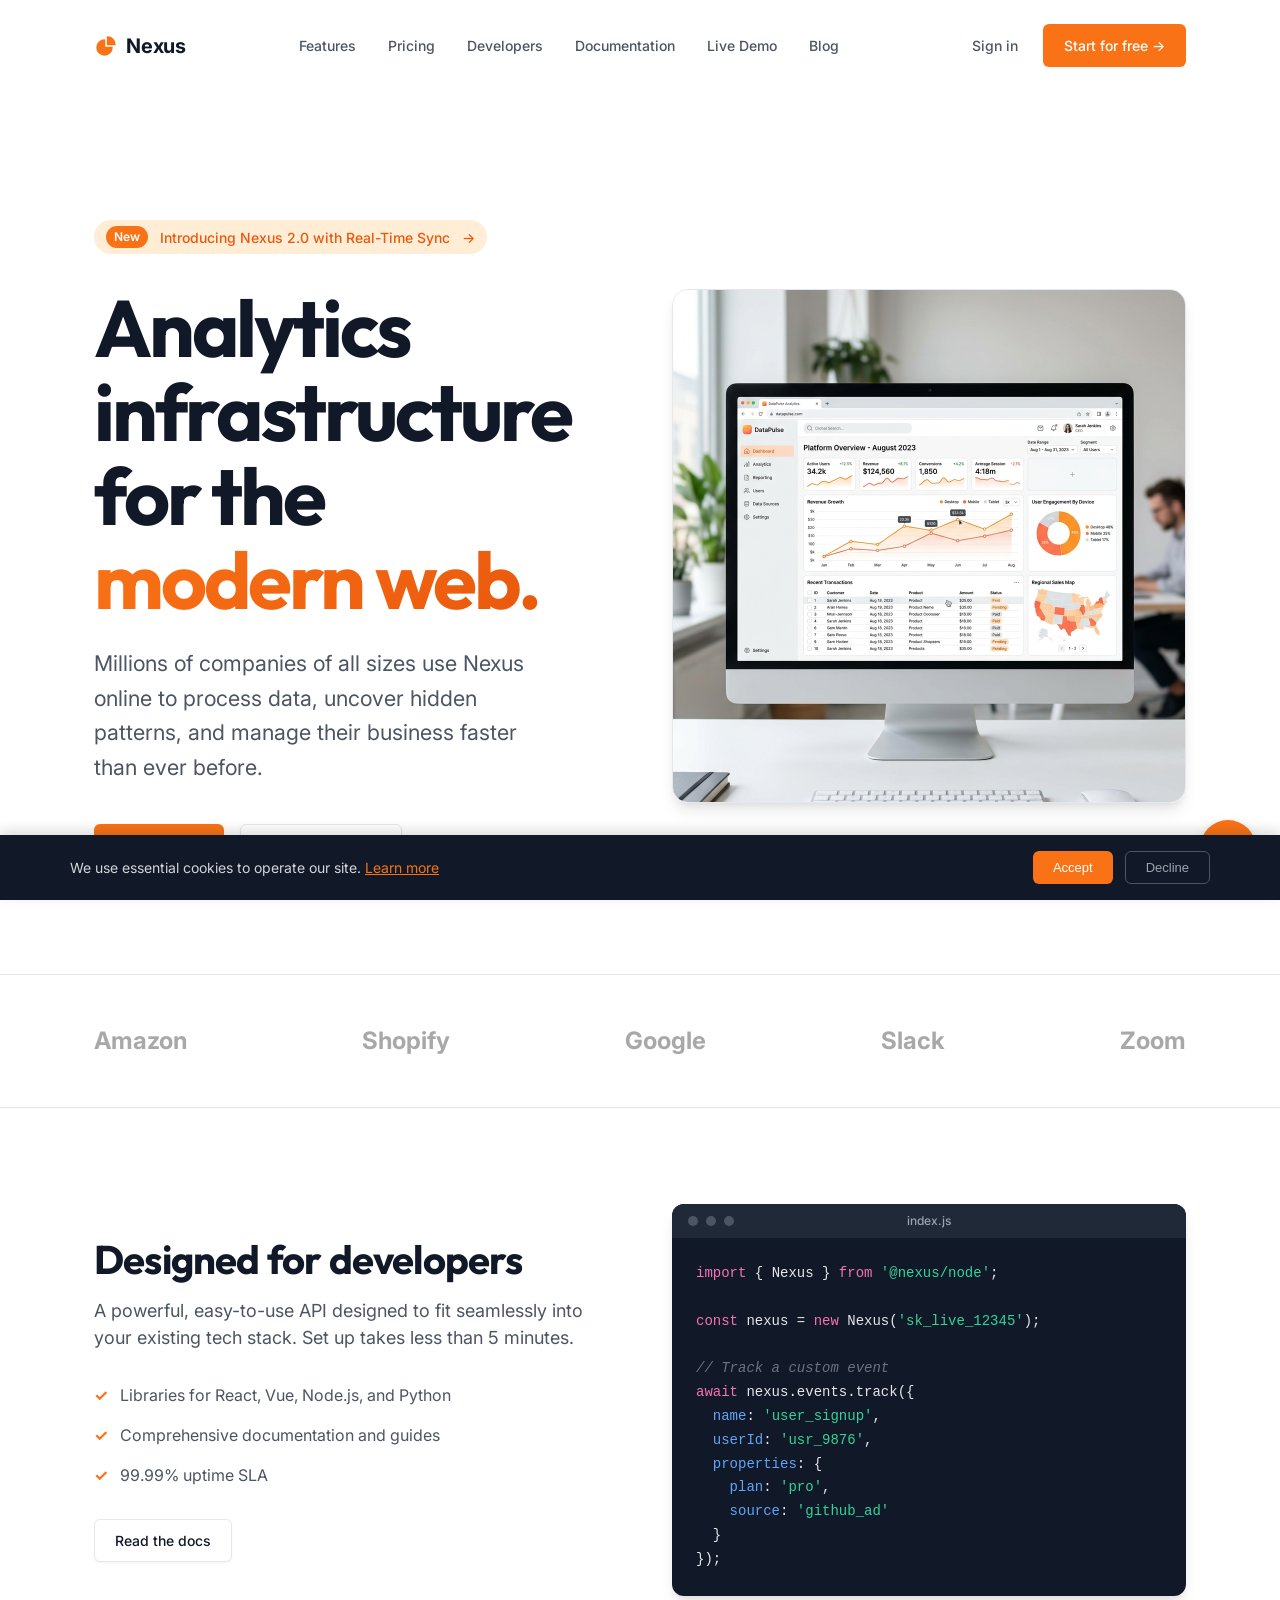
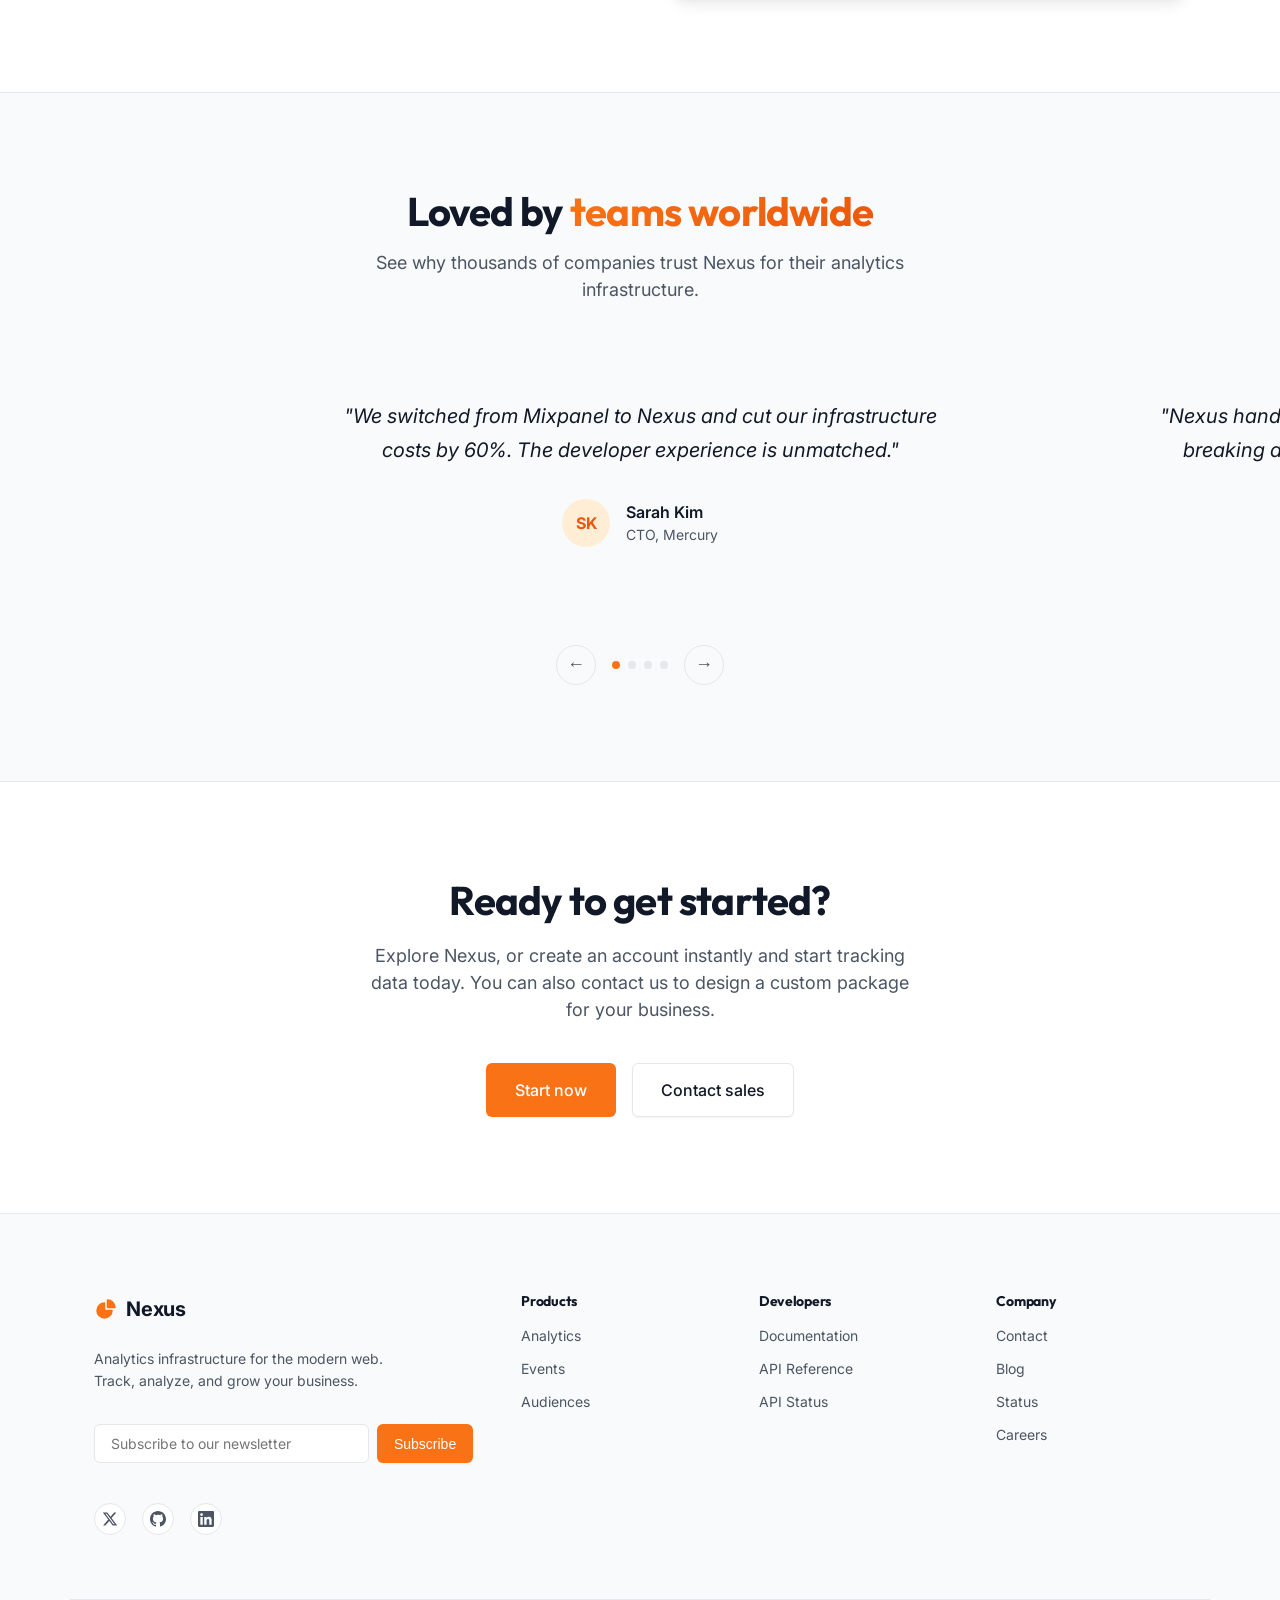
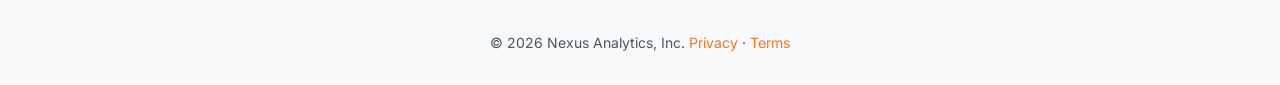
==== commit 8ab9584c: "style: fix mobile navbar layout, restore hero/blog visuals, and add comprehensive README.md" ====
--- a/index.html
+++ b/index.html
@@ -9,8 +9,38 @@
     <link rel="preconnect" href="https://fonts.gstatic.com" crossorigin>
     <link href="https://fonts.googleapis.com/css2?family=Inter:wght@400;500;600;700&family=Outfit:wght@500;700;800&display=swap" rel="stylesheet">
     <link rel="stylesheet" href="styles.css?v=4">
-    <script defer data-domain="nexus.dev" src="https://plausible.io/js/script.js"></script>
+    <!-- Privacy-friendly analytics by Plausible -->
+    <script async src="https://plausible.io/js/pa-jJZlU0B4bznzwBaaOxPu2.js"></script>
+    <script>
+      window.plausible=window.plausible||function(){(plausible.q=plausible.q||[]).push(arguments)},plausible.init=plausible.init||function(i){plausible.o=i||{}};
+      plausible.init()
+    </script>
     <script>window.PLAUSIBLE_DOMAIN = 'nexus.dev';</script>
+    <script type="application/ld+json">
+    {
+        "@context": "https://schema.org",
+        "@type": "Organization",
+        "name": "Nexus Analytics",
+        "url": "https://nexus.dev",
+        "logo": "https://nexus.dev/images/dashboard.png",
+        "description": "Developer-first analytics platform for modern teams.",
+        "foundingDate": "2024",
+        "sameAs": ["https://twitter.com/nexus", "https://github.com/nexus-js/nexus", "https://linkedin.com/company/nexus"]
+    }
+    </script>
+    <script type="application/ld+json">
+    {
+        "@context": "https://schema.org",
+        "@type": "WebSite",
+        "name": "Nexus Analytics",
+        "url": "https://nexus.dev",
+        "potentialAction": {
+            "@type": "SearchAction",
+            "target": "https://nexus.dev/search?q={search_term_string}",
+            "query-input": "required name=search_term_string"
+        }
+    }
+    </script>
 </head>
 <body>
     <header class="navbar">
@@ -57,7 +87,7 @@
         <!-- Hero Section -->
         <section class="hero">
             <div class="container hero-container">
-                <div class="hero-content">
+                <div class="hero-content fade-in-up">
                     <a href="features.html" class="announcement-bar">
                         <span class="announcement-tag">New</span>
                         Introducing Nexus 2.0 with Real-Time Sync <span class="arrow">&rarr;</span>
@@ -69,14 +99,14 @@
                         <a href="contact.html" class="btn btn-secondary btn-large">Contact sales</a>
                     </div>
                 </div>
-                <div class="hero-visual">
-                    <img src="images/dashboard.png?v=3" alt="Nexus Dashboard" class="hero-image">
+                <div class="hero-visual fade-in-scale">
+                    <img src="images/dashboard.png?v=3" alt="Nexus Dashboard" class="hero-image" loading="lazy">
                 </div>
             </div>
         </section>
 
         <!-- Social Proof -->
-        <section class="social-proof">
+        <section class="social-proof fade-in-up">
             <div class="container">
                 <div class="logo-grid">
                     <div class="logo-item">Amazon</div>
@@ -91,7 +121,7 @@
         <!-- Code/Developer Section -->
         <section id="developers" class="developer-section">
             <div class="container dev-container">
-                <div class="dev-content">
+                <div class="dev-content fade-in-left">
                     <h2 class="section-title">Designed for developers</h2>
                     <p class="section-subtitle">A powerful, easy-to-use API designed to fit seamlessly into your existing tech stack. Set up takes less than 5 minutes.</p>
                     <ul class="dev-list">
@@ -101,7 +131,7 @@
                     </ul>
                     <a href="#" class="btn btn-secondary">Read the docs</a>
                 </div>
-                <div class="dev-code">
+                <div class="dev-code fade-in-right">
                     <div class="code-window">
                         <div class="code-header">
                             <span class="code-dot"></span>
@@ -192,7 +222,7 @@
         </section>
 
         <!-- CTA Section -->
-        <section class="cta-section">
+        <section class="cta-section fade-in-up">
             <div class="container cta-container">
                 <h2 class="cta-title">Ready to get started?</h2>
                 <p class="cta-subtitle">Explore Nexus, or create an account instantly and start tracking data today. You can also contact us to design a custom package for your business.</p>
@@ -220,9 +250,9 @@
                     <button type="submit" class="btn btn-primary" style="padding: 0.625rem 1rem;">Subscribe</button>
                 </form>
                 <div class="social-links">
-                    <a href="#" class="social-icon">X</a>
-                    <a href="#" class="social-icon">GH</a>
-                    <a href="#" class="social-icon">IN</a>
+                    <a href="#" class="social-icon" aria-label="X (Twitter)"><svg xmlns="http://www.w3.org/2000/svg" viewBox="0 0 24 24"><path d="M18.244 2.25h3.308l-7.227 8.26 8.502 11.24H16.17l-5.214-6.817L4.99 21.75H1.68l7.73-8.835L1.254 2.25H8.08l4.713 6.231zm-1.161 17.52h1.833L7.084 4.126H5.117z"/></svg></a>
+                    <a href="#" class="social-icon" aria-label="GitHub"><svg xmlns="http://www.w3.org/2000/svg" viewBox="0 0 24 24"><path d="M12 0C5.374 0 0 5.373 0 12c0 5.302 3.438 9.8 8.207 11.387.599.111.793-.261.793-.577v-2.234c-3.338.726-4.033-1.416-4.033-1.416-.546-1.387-1.333-1.756-1.333-1.756-1.089-.745.083-.729.083-.729 1.205.084 1.839 1.237 1.839 1.237 1.07 1.834 2.807 1.304 3.492.997.107-.775.418-1.305.762-1.604-2.665-.305-5.467-1.334-5.467-5.931 0-1.311.469-2.381 1.236-3.221-.124-.303-.535-1.524.117-3.176 0 0 1.008-.322 3.301 1.23A11.509 11.509 0 0112 5.803c1.02.005 2.047.138 3.006.404 2.291-1.552 3.297-1.23 3.297-1.23.653 1.653.242 2.874.118 3.176.77.84 1.235 1.911 1.235 3.221 0 4.609-2.807 5.624-5.479 5.921.43.372.823 1.102.823 2.222v3.293c0 .319.192.694.801.576C20.566 21.797 24 17.3 24 12c0-6.627-5.373-12-12-12z"/></svg></a>
+                    <a href="#" class="social-icon" aria-label="LinkedIn"><svg xmlns="http://www.w3.org/2000/svg" viewBox="0 0 24 24"><path d="M20.447 20.452h-3.554v-5.569c0-1.328-.027-3.037-1.852-3.037-1.853 0-2.136 1.445-2.136 2.939v5.667H9.351V9h3.414v1.561h.046c.477-.9 1.637-1.85 3.37-1.85 3.601 0 4.267 2.37 4.267 5.455v6.286zM5.337 7.433a2.062 2.062 0 01-2.063-2.065 2.064 2.064 0 112.063 2.065zm1.782 13.019H3.555V9h3.564v11.452zM22.225 0H1.771C.792 0 0 .774 0 1.729v20.542C0 23.227.792 24 1.771 24h20.451C23.2 24 24 23.227 24 22.271V1.729C24 .774 23.2 0 22.222 0h.003z"/></svg></a>
                 </div>
             </div>
             <div class="footer-links">
@@ -269,7 +299,21 @@
     </div>
 </div>
 
+    <button class="back-to-top" id="back-to-top" aria-label="Back to top">
+        <svg xmlns="http://www.w3.org/2000/svg" fill="none" viewBox="0 0 24 24" stroke-width="2" stroke="currentColor"><path stroke-linecap="round" stroke-linejoin="round" d="M4.5 15.75l7.5-7.5 7.5 7.5"/></svg>
+    </button>
+
+    <div class="cookie-banner" id="cookie-banner">
+        <div class="cookie-content">
+            <p>We use essential cookies to operate our site. <a href="privacy.html">Learn more</a></p>
+            <div class="cookie-actions">
+                <button class="cookie-btn accept" id="cookie-accept">Accept</button>
+                <button class="cookie-btn decline" id="cookie-decline">Decline</button>
+            </div>
+        </div>
+    </div>
+
     <script src="config.js"></script>
-    <script src="script.js?v=3"></script>
+    <script src="script.js?v=4"></script>
 </body>
 </html>
--- a/styles.css
+++ b/styles.css
@@ -202,6 +202,7 @@
     width: 20px;
     height: 2px;
     background: var(--text-primary);
+    transition: transform 0.3s ease, opacity 0.3s ease;
 }
 
 /* Common Layout */
@@ -732,9 +733,13 @@
     align-items: center;
     justify-content: center;
     color: var(--text-secondary);
-    font-size: 0.75rem;
-    font-weight: 600;
     transition: all 0.2s;
+}
+
+.social-icon svg {
+    width: 16px;
+    height: 16px;
+    fill: currentColor;
 }
 
 .social-icon:hover {
@@ -768,59 +773,7 @@
     font-size: 0.875rem;
 }
 
-/* Responsive */
-@media (max-width: 992px) {
-    .hero-container, .dev-container {
-        grid-template-columns: 1fr;
-        text-align: center;
-    }
-    
-    .hero-title { font-size: 3rem; }
-    
-    .hero-subtitle {
-        margin-left: auto;
-        margin-right: auto;
-    }
-    
-    .hero-cta {
-        justify-content: center;
-    }
-    
-    .clean-mockup {
-        transform: none;
-    }
-    
-    .section-header.align-left {
-        text-align: center;
-        margin-left: auto;
-        margin-right: auto;
-    }
-}
-
-@media (max-width: 768px) {
-    .nav-links, .nav-actions { display: none; }
-    .mobile-menu-btn { display: flex; }
-    
-    .feature-grid, .pricing-container {
-        grid-template-columns: 1fr;
-    }
-    
-    .footer-grid {
-        grid-template-columns: 1fr 1fr;
-    }
-}
-
-@media (max-width: 480px) {
-    .hero-title { font-size: 2.5rem; }
-    
-    .footer-grid {
-        grid-template-columns: 1fr;
-    }
-    
-    .cta-buttons {
-        flex-direction: column;
-    }
-}
+
 
 /* Auth Pages */
 .auth-page {
@@ -1627,66 +1580,7 @@
     font-size: 1.5rem;
 }
 
-@media (max-width: 992px) {
-    .sdk-grid {
-        grid-template-columns: repeat(2, 1fr);
-    }
-    
-    .docs-layout {
-        flex-direction: column;
-    }
-    
-    .docs-sidebar {
-        width: 100%;
-        height: auto;
-        position: static;
-        border-right: none;
-        border-bottom: 1px solid var(--border-color);
-    }
-    
-    .docs-content {
-        padding: 2rem 1.5rem;
-    }
-
-    .contact-layout {
-        grid-template-columns: 1fr;
-        gap: 2rem;
-    }
-
-    .demo-stats {
-        grid-template-columns: repeat(2, 1fr);
-    }
-}
-
-@media (max-width: 768px) {
-    .sdk-grid {
-        grid-template-columns: 1fr;
-    }
-
-    .demo-stats {
-        grid-template-columns: 1fr;
-    }
-
-    .chart-grid {
-        grid-template-columns: 1fr;
-    }
-
-    .chart-card canvas {
-        max-height: 240px;
-    }
-
-    .calc-result {
-        grid-template-columns: 1fr;
-    }
-
-    .blog-grid {
-        grid-template-columns: 1fr;
-    }
-
-    .uptime-grid {
-        grid-template-columns: repeat(15, 1fr);
-    }
-}
+
 
 /* ───── Live Chat Widget ───── */
 .chat-widget {
@@ -2273,8 +2167,702 @@
     flex-shrink: 0;
 }
 
+/* ───── Responsive Design ───── */
+
+/* Large tablets / small desktops */
+@media (max-width: 1200px) {
+    .hero-title { font-size: clamp(2.5rem, 5vw, 5rem); }
+    .section-title { font-size: clamp(1.75rem, 3vw, 2.5rem); }
+    .cta-title { font-size: clamp(1.75rem, 3vw, 2.5rem); }
+    .docs-title { font-size: clamp(1.75rem, 3.5vw, 3rem); }
+    .price-amount { font-size: clamp(2.5rem, 4vw, 3.5rem); }
+}
+
+/* Tablets */
 @media (max-width: 992px) {
-    .blog-grid {
-        grid-template-columns: repeat(2, 1fr);
+    .hero-container, .dev-container {
+        grid-template-columns: 1fr;
+        text-align: center;
+        gap: 2rem;
     }
-}
+    
+    .hero { padding: 6rem 0 4rem; }
+    .hero-title { font-size: clamp(2.25rem, 4.5vw, 3rem); }
+    .hero-subtitle {
+        margin-left: auto;
+        margin-right: auto;
+        max-width: 100%;
+        font-size: clamp(1rem, 2vw, 1.35rem);
+    }
+    
+    .hero-cta { justify-content: center; }
+    .clean-mockup { transform: none; }
+    
+    .section-header.align-left {
+        text-align: center;
+        margin-left: auto;
+        margin-right: auto;
+    }
+    
+    section { padding: 4rem 0; }
+    .page-header { padding: 4rem 0 2rem; }
+    .feature-spotlight { padding: 4rem 0; }
+    .social-proof { padding: 2rem 0; }
+    
+    .sdk-grid { grid-template-columns: repeat(2, 1fr); }
+    
+    .docs-layout { flex-direction: column; }
+    .docs-sidebar {
+        width: 100%;
+        height: auto;
+        position: relative;
+        top: 0;
+        border-right: none;
+        border-bottom: 1px solid var(--border-color);
+    }
+    .docs-content { padding: 2rem 1.5rem; }
+    
+    .contact-layout {
+        grid-template-columns: 1fr;
+        gap: 2rem;
+    }
+    
+    .demo-stats { grid-template-columns: repeat(2, 1fr); }
+    
+    .blog-grid { grid-template-columns: repeat(2, 1fr); }
+    
+    .stat-number { font-size: clamp(1.25rem, 2.5vw, 1.75rem); }
+    
+    .legal-container h1 { font-size: clamp(1.75rem, 3vw, 2.5rem); }
+    .legal-container h2 { font-size: clamp(1.25rem, 2vw, 1.5rem); }
+}
+
+/* Mobile */
+@keyframes slideDownFade {
+    from {
+        opacity: 0;
+        transform: translateY(-10px);
+    }
+    to {
+        opacity: 1;
+        transform: translateY(0);
+    }
+}
+
+@media (max-width: 768px) {
+    .mobile-menu-btn { display: flex; }
+    
+    .navbar { padding: 1rem 0; }
+    .navbar.scrolled { padding: 0.75rem 0; }
+    
+    /* When navigation menu is open, make navbar solid white and expand its height */
+    .navbar.nav-open {
+        background: var(--bg-color) !important;
+        backdrop-filter: none !important;
+        border-bottom: 1px solid var(--border-color);
+        box-shadow: var(--shadow-md);
+        max-height: 100vh;
+        overflow-y: auto;
+    }
+    
+    .navbar.nav-open .nav-container {
+        display: grid;
+        grid-template-columns: 1fr auto;
+        grid-template-rows: auto auto auto;
+        row-gap: 1.5rem;
+        align-items: center;
+        width: 100%;
+    }
+    
+    .navbar.nav-open .logo {
+        grid-column: 1;
+        grid-row: 1;
+    }
+    
+    .navbar.nav-open .mobile-menu-btn {
+        grid-column: 2;
+        grid-row: 1;
+        justify-self: end;
+    }
+    
+    .nav-links {
+        display: none;
+        width: 100%;
+        flex-direction: column;
+        align-items: center;
+        gap: 1rem;
+    }
+    
+    .navbar.nav-open .nav-links {
+        display: flex;
+        grid-column: 1 / span 2;
+        grid-row: 2;
+        border-top: 1px solid var(--border-color);
+        padding-top: 1.5rem;
+        animation: slideDownFade 0.3s cubic-bezier(0.16, 1, 0.3, 1) forwards;
+    }
+    
+    .navbar.nav-open .nav-links a {
+        font-size: 1.05rem;
+        font-weight: 600;
+        color: var(--text-secondary);
+        width: 100%;
+        text-align: center;
+        padding: 0.5rem 0;
+        transition: color var(--transition-fast), transform var(--transition-fast);
+    }
+    
+    .navbar.nav-open .nav-links a:hover {
+        color: var(--text-primary);
+        transform: translateY(-1px);
+    }
+    
+    .nav-actions {
+        display: none;
+        width: 100%;
+        justify-content: center;
+    }
+    
+    .navbar.nav-open .nav-actions {
+        display: flex;
+        grid-column: 1 / span 2;
+        grid-row: 3;
+        padding-bottom: 1.5rem;
+        animation: slideDownFade 0.3s cubic-bezier(0.16, 1, 0.3, 1) forwards;
+        animation-delay: 0.05s;
+    }
+    
+    .navbar.nav-open .nav-actions .auth-guest {
+        display: flex;
+        flex-direction: column;
+        width: 100%;
+        max-width: 320px;
+        gap: 0.75rem;
+    }
+    
+    .navbar.nav-open .nav-actions .auth-guest .btn {
+        width: 100%;
+    }
+    
+    .navbar.nav-open .nav-actions .user-menu {
+        display: flex;
+        justify-content: center;
+        width: 100%;
+    }
+    
+    .navbar.nav-open .user-dropdown {
+        left: 50%;
+        right: auto;
+        transform: translateX(-50%);
+        top: calc(100% + 8px);
+        width: 100%;
+        max-width: 240px;
+        text-align: center;
+    }
+    
+    /* Hamburger Menu Transform to X */
+    .navbar.nav-open .mobile-menu-btn span:nth-child(1) {
+        transform: translateY(6px) rotate(45deg);
+    }
+    
+    .navbar.nav-open .mobile-menu-btn span:nth-child(2) {
+        opacity: 0;
+    }
+    
+    .navbar.nav-open .mobile-menu-btn span:nth-child(3) {
+        transform: translateY(-6px) rotate(-45deg);
+    }
+    
+    .feature-grid, .pricing-container {
+        grid-template-columns: 1fr;
+        gap: 1.5rem;
+    }
+    
+    .footer-grid {
+        grid-template-columns: 1fr 1fr;
+        gap: 2rem;
+    }
+    
+    .hero { padding: 4rem 0 3rem; }
+    .hero-title { font-size: clamp(2rem, 6vw, 2.5rem); }
+    .hero-subtitle { font-size: 1rem; }
+    .hero-cta { flex-direction: column; align-items: center; }
+    .hero-cta .btn { width: 100%; max-width: 320px; }
+    .announcement-bar { font-size: 0.8rem; }
+    
+    section { padding: 3rem 0; }
+    .site-footer { padding: 3rem 0 2rem; }
+    .page-header { padding: 3rem 0 1.5rem; }
+    .feature-spotlight { padding: 3rem 0; }
+    .api-status { padding: 3rem 0; }
+    
+    .feature-card { padding: 1.5rem; }
+    .feature-grid { gap: 1.5rem; }
+    
+    .sdk-grid { grid-template-columns: 1fr; }
+    .sdk-card { padding: 1.5rem; }
+    
+    .demo-stats { grid-template-columns: 1fr; }
+    .demo-page { padding: 2rem 0 3rem; }
+    .stat-card { padding: 1.25rem; }
+    .stat-number { font-size: 1.5rem; }
+    
+    .chart-grid { grid-template-columns: 1fr; }
+    .chart-card canvas { max-height: 240px; }
+    
+    .blog-grid { grid-template-columns: 1fr; }
+    .blog-card-image { height: 160px; }
+    .blog-header { padding: 3rem 0 1.5rem; }
+    
+    .calc-result { grid-template-columns: 1fr; }
+    .calculator-card { padding: 1.5rem; }
+    .calc-header { flex-direction: column; gap: 0.5rem; text-align: center; }
+    
+    .uptime-grid { grid-template-columns: repeat(15, 1fr); }
+    .status-current { padding: 2rem 1.5rem; }
+    .status-page { padding: 2rem 0; }
+    
+    .contact-page { padding: 2rem 0 3rem; }
+    .contact-form-card { padding: 1.5rem; }
+    
+    .auth-page { padding: 2rem 1rem; }
+    .auth-card { padding: 2rem 1.5rem; }
+    
+    .testimonial-quote { font-size: 1rem; }
+    .testimonial-card { padding: 1.5rem 1rem; }
+    
+    .price-card { padding: 2rem 1.5rem; }
+    .price-amount { margin: 1.5rem 0; }
+    
+    .cta-buttons { flex-direction: column; align-items: center; }
+    .cta-buttons .btn { width: 100%; max-width: 320px; }
+    .cta-container { max-width: 100%; }
+    
+    .legal-page { padding: 2rem 0; }
+    .legal-container h1 { font-size: 1.75rem; }
+    .legal-container h2 { font-size: 1.25rem; }
+    .legal-container .last-updated { margin-bottom: 2rem; }
+    
+    .newsletter-form { flex-direction: column; }
+    .newsletter-form .btn { width: 100%; }
+    .footer-tagline { max-width: 100%; }
+    
+    .oauth-buttons { flex-direction: column; }
+    
+    .faq-item { padding: 1.5rem; }
+    
+    .modal-card { padding: 2rem 1.5rem; }
+    
+    .chat-widget {
+        bottom: 1rem;
+        right: 1rem;
+    }
+    
+    .chat-toggle { width: 48px; height: 48px; }
+    .chat-window {
+        width: calc(100vw - 2rem);
+        height: 400px;
+        right: 0;
+        bottom: 60px;
+    }
+    
+    .sidebar-section h4 { cursor: pointer; }
+    .sidebar-section a { padding: 0.5rem 0; }
+    
+    .docs-sidebar { padding: 1.5rem; }
+    .docs-content { padding: 1.5rem; }
+    .docs-title { font-size: 1.75rem; }
+    
+    .code-block { padding: 0.75rem 1rem; font-size: 0.8rem; }
+    .docs-table th, .docs-table td { padding: 0.75rem; }
+    
+    .playground-tab { font-size: 0.8rem; padding: 0.5rem 0.75rem; }
+    .playground-editor textarea { min-height: 120px; font-size: 0.8rem; }
+    .playground-actions { flex-direction: column; gap: 0.5rem; }
+    .playground-actions .btn { width: 100%; }
+    
+    .form-input { padding: 0.75rem 0.875rem; font-size: 16px; }
+    .btn { padding: 0.75rem 1.25rem; }
+    
+    .container { padding: 0 1rem; }
+}
+
+/* Small mobile */
+@media (max-width: 480px) {
+    .hero-title { font-size: 1.75rem; }
+    .hero { padding: 3rem 0 2rem; }
+    .hero-subtitle { font-size: 0.9375rem; }
+    
+    .section-title { font-size: 1.5rem; }
+    .section-subtitle { font-size: 0.9375rem; }
+    
+    .footer-grid { grid-template-columns: 1fr; }
+    .footer-brand { align-items: center; text-align: center; }
+    .footer-tagline { text-align: center; }
+    .social-links { justify-content: center; }
+    .footer-links { text-align: center; }
+    
+    .logo-grid { justify-content: center; gap: 1.5rem; }
+    .logo-item { font-size: 1.25rem; }
+    
+    .cta-buttons { flex-direction: column; }
+    .cta-title { font-size: 1.75rem; }
+    
+    .blog-card-image { height: 140px; }
+    .blog-card-body { padding: 1.25rem; }
+    
+    .stat-card { padding: 1rem; }
+    .stats-grid { gap: 1rem; }
+    
+    .auth-card { padding: 1.5rem 1rem; }
+    .auth-card h1 { font-size: 1.5rem; }
+    
+    .price-name { font-size: 1.25rem; }
+    .price-features li { padding: 0.75rem 0; }
+    
+    .modal-card { max-width: 95%; }
+    
+    .docs-title { font-size: 1.5rem; }
+    .docs-content h2 { font-size: 1.35rem; }
+    
+    .faq-question { font-size: 1rem; }
+    
+    .demo-stats { gap: 1rem; }
+    .chart-card { padding: 1rem; }
+    .chart-card canvas { max-height: 200px; }
+    
+    .sdk-grid { gap: 1rem; }
+    .sdk-card { padding: 1.25rem; }
+    
+    .testimonial-quote { font-size: 0.9375rem; }
+    .testimonial-controls { gap: 0.75rem; }
+    
+    .pricing-container { gap: 1rem; }
+    .price-card { padding: 1.5rem; }
+    .price-amount { font-size: 2.5rem; }
+    
+    .calculator-card { padding: 1.25rem; }
+    .calc-plan-price { font-size: 1.5rem; }
+    
+    .contact-form-card { padding: 1.25rem; }
+    .contact-item { gap: 0.75rem; }
+    .contact-icon { width: 36px; height: 36px; }
+    
+    .incident-item { padding: 1rem; }
+    .uptime-grid { gap: 2px; }
+    .uptime-bar { height: 18px; }
+    
+    .chart-card h3 { font-size: 0.875rem; }
+    .feature-icon { width: 40px; height: 40px; }
+    .feature-icon svg { width: 20px; height: 20px; }
+    .feature-title { font-size: 1.125rem; }
+}
+
+/* Very small phones */
+@media (max-width: 360px) {
+    .hero-title { font-size: 1.5rem; }
+    .hero-subtitle { font-size: 0.875rem; }
+    .container { padding: 0 0.75rem; }
+    .btn { font-size: 0.8125rem; }
+    .logo { font-size: 1.125rem; }
+    .stat-number { font-size: 1.25rem; }
+    .price-amount { font-size: 2rem; }
+    .blog-card-image { height: 120px; }
+}
+
+/* Landscape phone optimization */
+@media (max-height: 500px) and (orientation: landscape) {
+    .hero { padding: 2rem 0; }
+    .hero-title { font-size: 1.75rem; }
+    .hero-subtitle { margin-bottom: 1.5rem; }
+    .hero-container { gap: 1.5rem; }
+    .auth-page { min-height: auto; padding: 1.5rem 1rem; }
+    section { padding: 2rem 0; }
+    .chat-window { height: 300px; }
+}
+
+/* Reduced motion preference */
+@media (prefers-reduced-motion: reduce) {
+    *, *::before, *::after {
+        animation-duration: 0.01ms !important;
+        animation-iteration-count: 1 !important;
+        transition-duration: 0.01ms !important;
+    }
+    html { scroll-behavior: auto; }
+    .fade-in { opacity: 1; transform: none; }
+    .testimonials-track { transition: none; }
+}
+
+/* Print styles */
+@media print {
+    .navbar, .chat-widget, .modal-overlay, .site-footer,
+    .cta-section, .newsletter-form { display: none !important; }
+    section { padding: 1rem 0; }
+    body { font-size: 12pt; color: #000; }
+    a { color: #000; text-decoration: underline; }
+    .page-break { page-break-before: always; }
+}
+
+/* High DPI / Retina displays */
+@media (-webkit-min-device-pixel-ratio: 2), (min-resolution: 192dpi) {
+    body { -webkit-font-smoothing: antialiased; }
+}
+
+/* ───── Back to Top Button ───── */
+.back-to-top {
+    position: fixed;
+    bottom: 5rem;
+    right: 1.5rem;
+    z-index: 999;
+    width: 40px;
+    height: 40px;
+    border-radius: 50%;
+    background: var(--accent-primary);
+    color: #fff;
+    border: none;
+    cursor: pointer;
+    display: flex;
+    align-items: center;
+    justify-content: center;
+    box-shadow: var(--shadow-md);
+    opacity: 0;
+    visibility: hidden;
+    transform: translateY(10px);
+    transition: all 0.3s ease;
+}
+.back-to-top.visible {
+    opacity: 1;
+    visibility: visible;
+    transform: translateY(0);
+}
+.back-to-top:hover {
+    background: var(--accent-hover);
+    transform: translateY(-2px);
+    box-shadow: var(--shadow-lg);
+}
+.back-to-top svg {
+    width: 18px;
+    height: 18px;
+}
+
+/* ───── Cookie Consent Banner ───── */
+.cookie-banner {
+    position: fixed;
+    bottom: 0;
+    left: 0;
+    right: 0;
+    background: var(--text-primary);
+    color: #fff;
+    padding: 1rem 1.5rem;
+    z-index: 3000;
+    display: none;
+    box-shadow: 0 -4px 12px rgba(0,0,0,0.15);
+}
+.cookie-banner.visible { display: block; }
+.cookie-content {
+    max-width: var(--container-max);
+    margin: 0 auto;
+    display: flex;
+    align-items: center;
+    justify-content: space-between;
+    gap: 1.5rem;
+    flex-wrap: wrap;
+}
+.cookie-content p {
+    font-size: 0.875rem;
+    color: #d1d5db;
+    margin: 0;
+    flex: 1;
+    min-width: 240px;
+}
+.cookie-content a {
+    color: var(--accent-primary);
+    text-decoration: underline;
+}
+.cookie-actions {
+    display: flex;
+    gap: 0.75rem;
+    flex-shrink: 0;
+}
+.cookie-btn {
+    padding: 0.5rem 1.25rem;
+    border-radius: var(--radius-sm);
+    font-size: 0.8125rem;
+    font-weight: 500;
+    cursor: pointer;
+    border: none;
+    transition: all 0.2s;
+}
+.cookie-btn.accept {
+    background: var(--accent-primary);
+    color: #fff;
+}
+.cookie-btn.accept:hover {
+    background: var(--accent-hover);
+}
+.cookie-btn.decline {
+    background: transparent;
+    color: #9ca3af;
+    border: 1px solid #4b5563;
+}
+.cookie-btn.decline:hover {
+    color: #fff;
+    border-color: #6b7280;
+}
+
+/* ───── Loading Skeleton ───── */
+.skeleton {
+    display: inline-block;
+    background: linear-gradient(90deg, var(--border-color) 25%, #f3f4f6 50%, var(--border-color) 75%);
+    background-size: 200% 100%;
+    animation: skeleton-shimmer 1.5s ease-in-out infinite;
+    border-radius: var(--radius-sm);
+    color: transparent !important;
+    user-select: none;
+    pointer-events: none;
+}
+@keyframes skeleton-shimmer {
+    0% { background-position: 200% 0; }
+    100% { background-position: -200% 0; }
+}
+.skeleton-block {
+    display: block;
+    height: 1rem;
+    width: 100%;
+    margin-bottom: 0.5rem;
+}
+.skeleton-circle {
+    border-radius: 50%;
+    width: 32px;
+    height: 32px;
+}
+
+/* ───── Enhanced Scroll Animations ───── */
+.fade-in-up {
+    opacity: 0;
+    transform: translateY(30px);
+    transition: opacity 0.6s ease-out, transform 0.6s ease-out;
+}
+.fade-in-up.visible {
+    opacity: 1;
+    transform: translateY(0);
+}
+.fade-in-scale {
+    opacity: 0;
+    transform: scale(0.92);
+    transition: opacity 0.5s ease-out, transform 0.5s ease-out;
+}
+.fade-in-scale.visible {
+    opacity: 1;
+    transform: scale(1);
+}
+.fade-in-left {
+    opacity: 0;
+    transform: translateX(-30px);
+    transition: opacity 0.5s ease-out, transform 0.5s ease-out;
+}
+.fade-in-left.visible {
+    opacity: 1;
+    transform: translateX(0);
+}
+.fade-in-right {
+    opacity: 0;
+    transform: translateX(30px);
+    transition: opacity 0.5s ease-out, transform 0.5s ease-out;
+}
+.fade-in-right.visible {
+    opacity: 1;
+    transform: translateX(0);
+}
+.stagger-children > * {
+    opacity: 0;
+    transform: translateY(20px);
+    transition: opacity 0.5s ease-out, transform 0.5s ease-out;
+}
+.stagger-children.visible > *:nth-child(1) { transition-delay: 0s; }
+.stagger-children.visible > *:nth-child(2) { transition-delay: 0.1s; }
+.stagger-children.visible > *:nth-child(3) { transition-delay: 0.2s; }
+.stagger-children.visible > *:nth-child(4) { transition-delay: 0.3s; }
+.stagger-children.visible > *:nth-child(5) { transition-delay: 0.4s; }
+.stagger-children.visible > *:nth-child(6) { transition-delay: 0.5s; }
+.stagger-children.visible > * {
+    opacity: 1;
+    transform: translateY(0);
+}
+
+/* ───── Social Share Buttons ───── */
+.share-buttons {
+    display: flex;
+    gap: 0.5rem;
+    margin-top: 1rem;
+}
+.share-btn {
+    display: inline-flex;
+    align-items: center;
+    gap: 0.375rem;
+    padding: 0.375rem 0.75rem;
+    border-radius: var(--radius-sm);
+    border: 1px solid var(--border-color);
+    background: #fff;
+    font-size: 0.75rem;
+    font-weight: 500;
+    color: var(--text-secondary);
+    cursor: pointer;
+    transition: all 0.2s;
+}
+.share-btn:hover {
+    border-color: var(--accent-primary);
+    color: var(--accent-primary);
+}
+.share-btn svg {
+    width: 14px;
+    height: 14px;
+    fill: currentColor;
+}
+
+/* ───── Blog Search ───── */
+.blog-search {
+    position: relative;
+    max-width: 400px;
+    margin: 0 auto 3rem;
+}
+.blog-search-input {
+    width: 100%;
+    padding: 0.75rem 1rem 0.75rem 2.5rem;
+    border: 1px solid var(--border-color);
+    border-radius: var(--radius-md);
+    font-family: var(--font-sans);
+    font-size: 0.9375rem;
+    outline: none;
+    transition: border-color 0.2s;
+    box-sizing: border-box;
+}
+.blog-search-input:focus {
+    border-color: var(--accent-primary);
+    box-shadow: 0 0 0 3px var(--accent-light);
+}
+.blog-search-icon {
+    position: absolute;
+    left: 0.75rem;
+    top: 50%;
+    transform: translateY(-50%);
+    color: var(--text-secondary);
+    width: 18px;
+    height: 18px;
+    pointer-events: none;
+}
+.blog-no-results {
+    text-align: center;
+    padding: 4rem 0;
+    color: var(--text-secondary);
+    display: none;
+}
+.blog-no-results.visible { display: block; }
+
+@media (max-width: 768px) {
+    .back-to-top { bottom: 4.5rem; right: 1rem; width: 36px; height: 36px; }
+    .cookie-content { flex-direction: column; text-align: center; }
+    .cookie-actions { width: 100%; justify-content: center; }
+    .blog-search { max-width: 100%; }
+}
+
